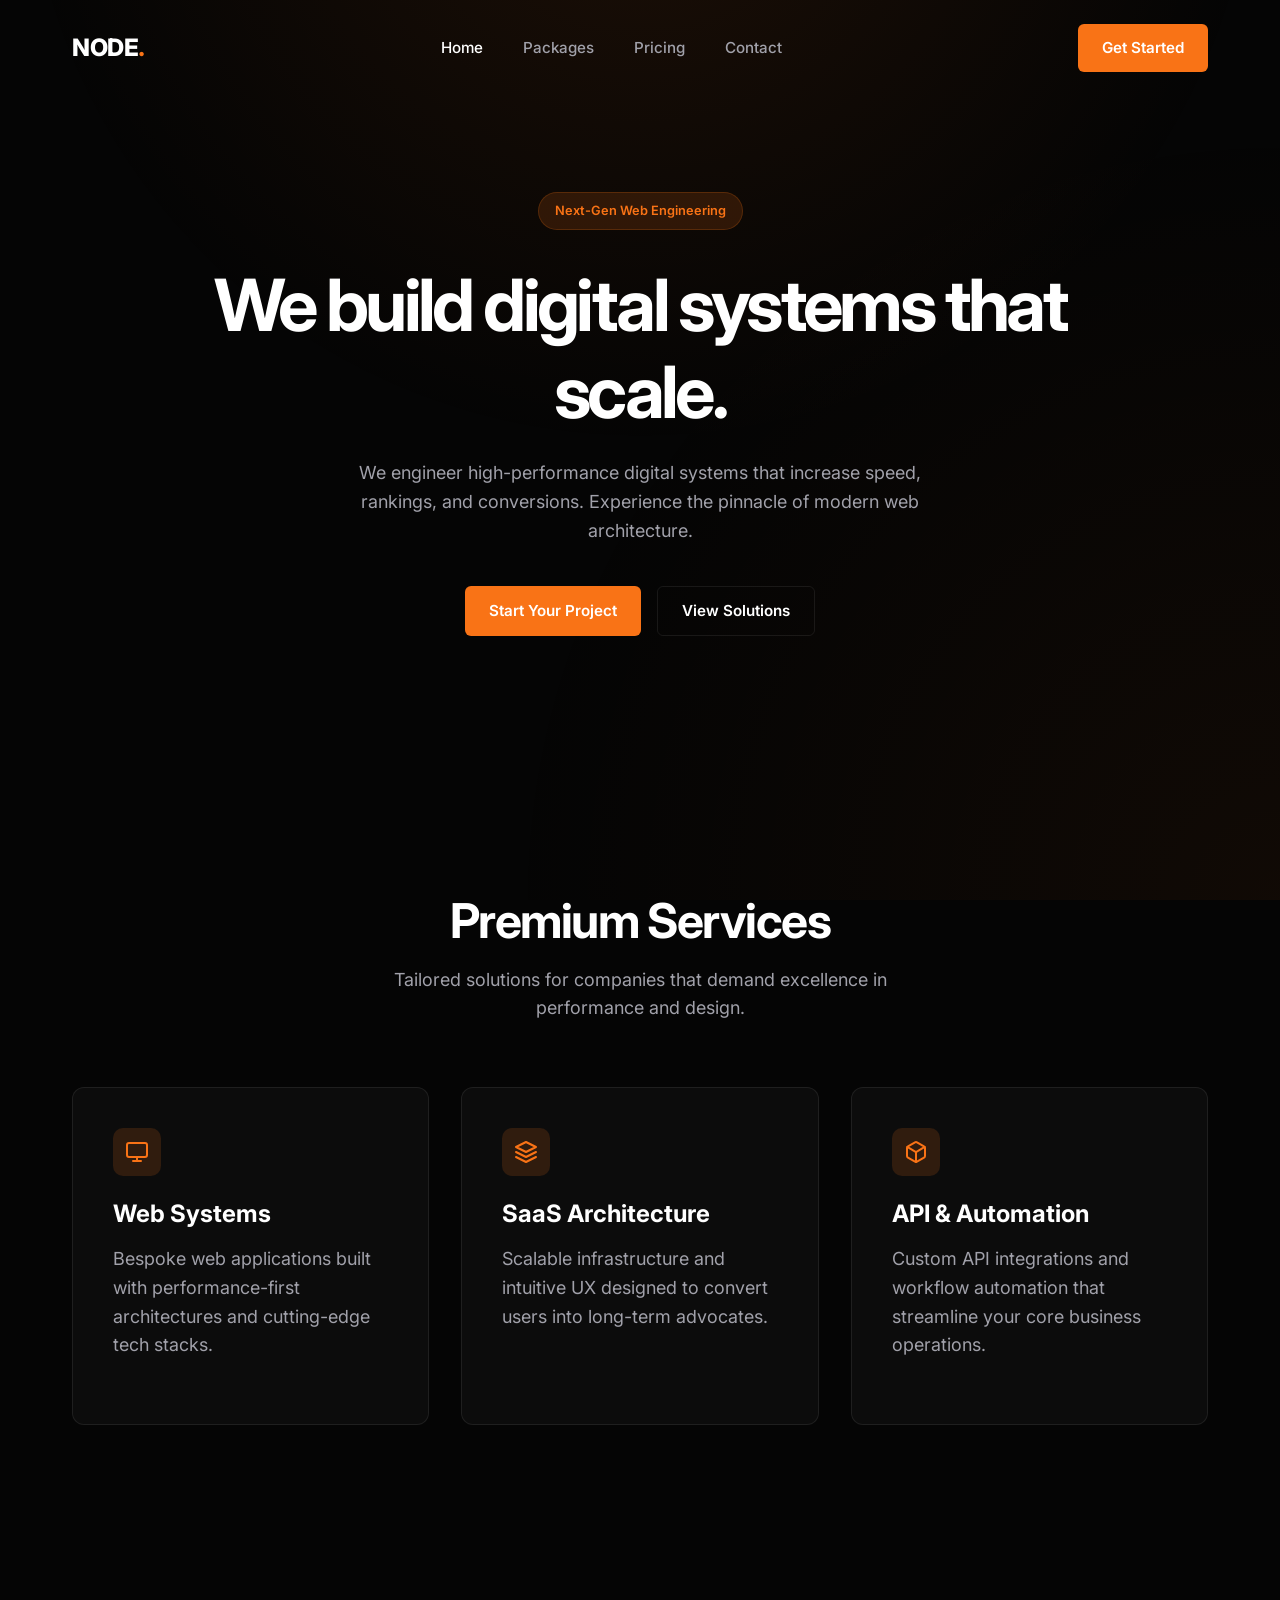
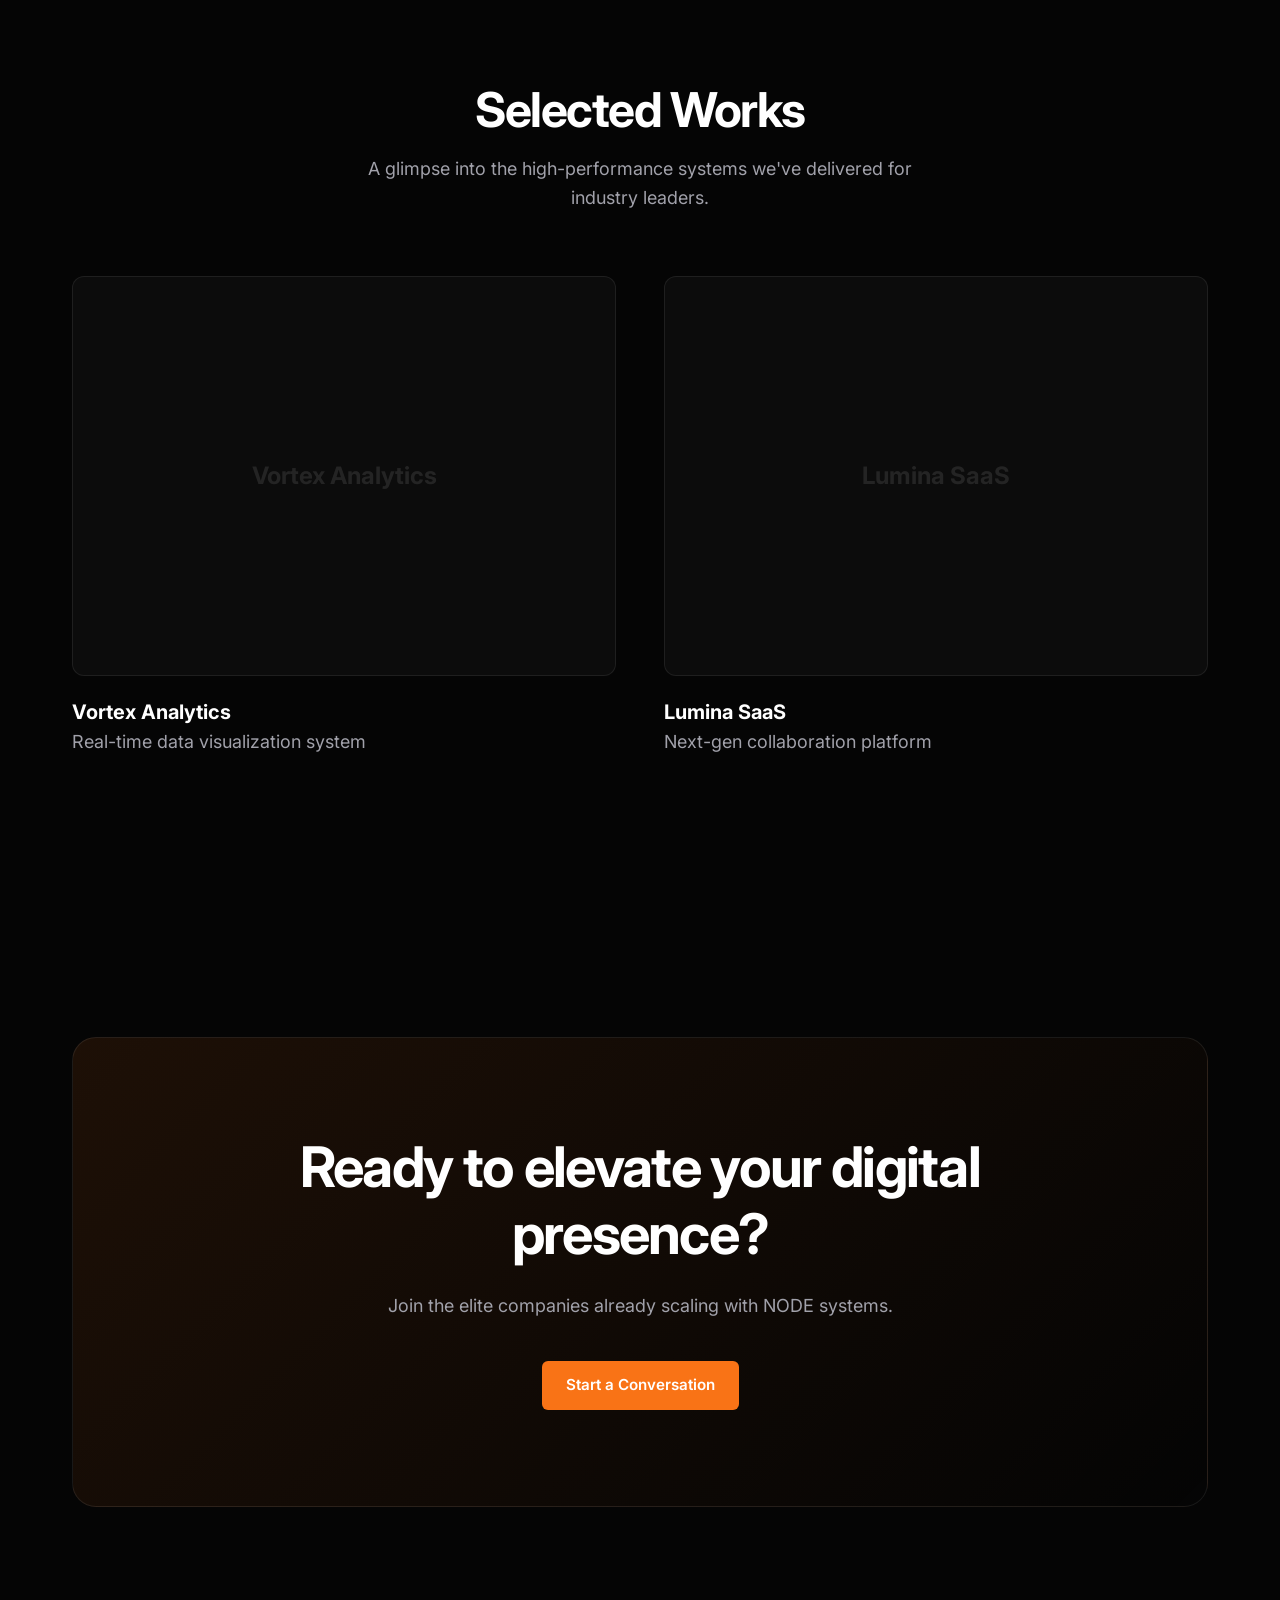
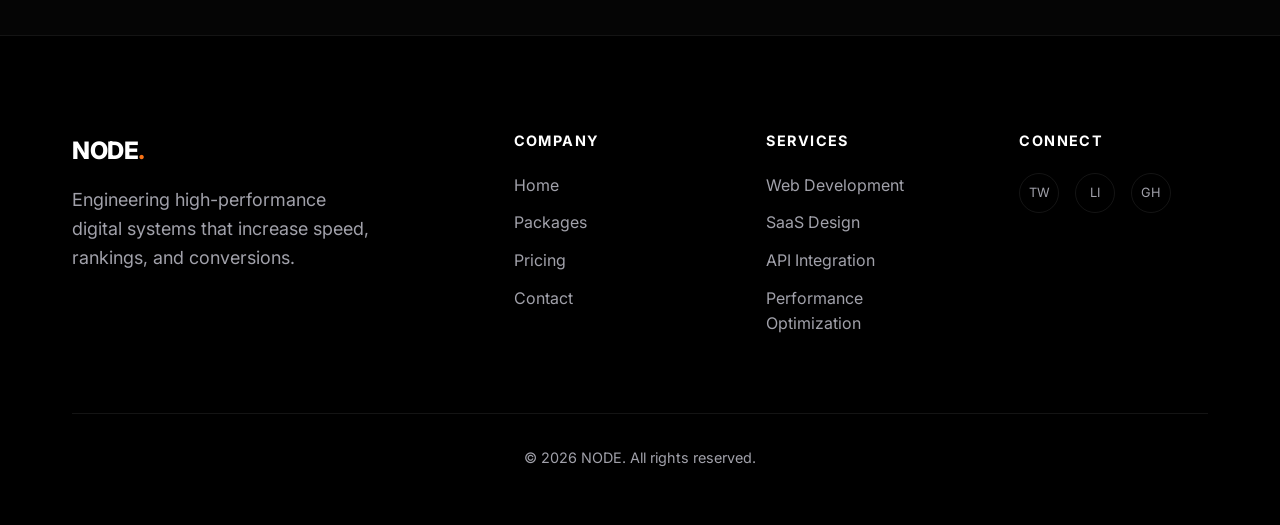
==== index.html @ 4cddd6b4 "Initial commit: Complete NODE Agency website" ====
<!DOCTYPE html>
<html lang="en">
<head>
    <meta charset="UTF-8">
    <meta name="viewport" content="width=device-width, initial-scale=1.0">
    <title>NODE | Premium Web Engineering</title>
    <link rel="stylesheet" href="style.css">
    <link rel="preconnect" href="https://fonts.googleapis.com">
    <link rel="preconnect" href="https://fonts.gstatic.com" crossorigin>
    <link href="https://fonts.googleapis.com/css2?family=Inter:wght@300;400;500;600;700;800&display=swap" rel="stylesheet">
</head>
<body class="dark-theme">
    <nav class="navbar" id="navbar">
        <div class="container">
            <a href="index.html" class="logo">NODE<span>.</span></a>
            <ul class="nav-links">
                <li><a href="index.html" class="active">Home</a></li>
                <li><a href="packages.html">Packages</a></li>
                <li><a href="prices.html">Pricing</a></li>
                <li><a href="contact.html">Contact</a></li>
            </ul>
            <div class="nav-cta">
                <a href="contact.html" class="btn btn-primary">Get Started</a>
            </div>
            <button class="mobile-toggle" aria-label="Toggle menu">
                <span></span>
                <span></span>
            </button>
        </div>
    </nav>

    <main>
        <section class="hero">
            <div class="container">
                <div class="reveal">
                    <span class="badge">Next-Gen Web Engineering</span>
                    <h1>We build digital systems that scale.</h1>
                    <p>We engineer high-performance digital systems that increase speed, rankings, and conversions. Experience the pinnacle of modern web architecture.</p>
                    <div class="hero-btns">
                        <a href="contact.html" class="btn btn-primary">Start Your Project</a>
                        <a href="packages.html" class="btn btn-outline">View Solutions</a>
                    </div>
                </div>
            </div>
        </section>

        <section class="section services">
            <div class="container">
                <div class="section-header reveal">
                    <h2>Premium Services</h2>
                    <p>Tailored solutions for companies that demand excellence in performance and design.</p>
                </div>
                <div class="grid">
                    <div class="card reveal" data-tilt>
                        <div class="card-icon">
                            <svg width="24" height="24" viewBox="0 0 24 24" fill="none" stroke="currentColor" stroke-width="2" stroke-linecap="round" stroke-linejoin="round"><rect x="2" y="3" width="20" height="14" rx="2" ry="2"></rect><line x1="8" y1="21" x2="16" y2="21"></line><line x1="12" y1="17" x2="12" y2="21"></line></svg>
                        </div>
                        <h3>Web Systems</h3>
                        <p>Bespoke web applications built with performance-first architectures and cutting-edge tech stacks.</p>
                    </div>
                    <div class="card reveal" data-tilt>
                        <div class="card-icon">
                            <svg width="24" height="24" viewBox="0 0 24 24" fill="none" stroke="currentColor" stroke-width="2" stroke-linecap="round" stroke-linejoin="round"><path d="M12 2L2 7l10 5 10-5-10-5z"></path><path d="M2 17l10 5 10-5"></path><path d="M2 12l10 5 10-5"></path></svg>
                        </div>
                        <h3>SaaS Architecture</h3>
                        <p>Scalable infrastructure and intuitive UX designed to convert users into long-term advocates.</p>
                    </div>
                    <div class="card reveal" data-tilt>
                        <div class="card-icon">
                            <svg width="24" height="24" viewBox="0 0 24 24" fill="none" stroke="currentColor" stroke-width="2" stroke-linecap="round" stroke-linejoin="round"><path d="M21 16V8a2 2 0 0 0-1-1.73l-7-4a2 2 0 0 0-2 0l-7 4A2 2 0 0 0 3 8v8a2 2 0 0 0 1 1.73l7 4a2 2 0 0 0 2 0l7-4A2 2 0 0 0 21 16z"></path><polyline points="3.27 6.96 12 12.01 20.73 6.96"></polyline><line x1="12" y1="22.08" x2="12" y2="12"></line></svg>
                        </div>
                        <h3>API & Automation</h3>
                        <p>Custom API integrations and workflow automation that streamline your core business operations.</p>
                    </div>
                </div>
            </div>
        </section>

        <section class="section projects">
            <div class="container">
                <div class="section-header reveal">
                    <h2>Selected Works</h2>
                    <p>A glimpse into the high-performance systems we've delivered for industry leaders.</p>
                </div>
                <div class="project-grid">
                    <div class="project-card reveal">
                        <div class="project-img">
                            <div class="img-placeholder">Vortex Analytics</div>
                        </div>
                        <div class="project-info">
                            <h3>Vortex Analytics</h3>
                            <p>Real-time data visualization system</p>
                        </div>
                    </div>
                    <div class="project-card reveal">
                        <div class="project-img">
                            <div class="img-placeholder">Lumina SaaS</div>
                        </div>
                        <div class="project-info">
                            <h3>Lumina SaaS</h3>
                            <p>Next-gen collaboration platform</p>
                        </div>
                    </div>
                </div>
            </div>
        </section>

        <section class="section cta">
            <div class="container">
                <div class="cta-box reveal">
                    <h2>Ready to elevate your digital presence?</h2>
                    <p>Join the elite companies already scaling with NODE systems.</p>
                    <a href="contact.html" class="btn btn-primary">Start a Conversation</a>
                </div>
            </div>
        </section>
    </main>

    <footer class="footer">
        <div class="container">
            <div class="footer-grid">
                <div class="footer-brand">
                    <a href="index.html" class="logo">NODE<span>.</span></a>
                    <p>Engineering high-performance digital systems that increase speed, rankings, and conversions.</p>
                </div>
                <div class="footer-links">
                    <h4>Company</h4>
                    <ul>
                        <li><a href="index.html">Home</a></li>
                        <li><a href="packages.html">Packages</a></li>
                        <li><a href="prices.html">Pricing</a></li>
                        <li><a href="contact.html">Contact</a></li>
                    </ul>
                </div>
                <div class="footer-links">
                    <h4>Services</h4>
                    <ul>
                        <li><a href="#">Web Development</a></li>
                        <li><a href="#">SaaS Design</a></li>
                        <li><a href="#">API Integration</a></li>
                        <li><a href="#">Performance Optimization</a></li>
                    </ul>
                </div>
                <div class="footer-contact">
                    <h4>Connect</h4>
                    <div class="social-links">
                        <a href="#" aria-label="Twitter">TW</a>
                        <a href="#" aria-label="LinkedIn">LI</a>
                        <a href="#" aria-label="GitHub">GH</a>
                    </div>
                </div>
            </div>
            <div class="footer-bottom">
                <p>&copy; 2026 NODE. All rights reserved.</p>
            </div>
        </div>
    </footer>

    <div class="bg-glow"></div>
    <script src="script.js"></script>
</body>
</html>
---- style.css ----
:root {
    --bg-color: #050505;
    --card-bg: rgba(255, 255, 255, 0.03);
    --card-border: rgba(255, 255, 255, 0.08);
    --text-primary: #ffffff;
    --text-secondary: #a1a1aa;
    --accent: #f97316;
    --accent-glow: rgba(249, 115, 22, 0.15);
    --nav-bg: rgba(5, 5, 5, 0.8);
    --transition: all 0.3s cubic-bezier(0.4, 0, 0.2, 1);
    --container-width: 1200px;
    --glass: blur(12px);
}

* {
    margin: 0;
    padding: 0;
    box-sizing: border-box;
}

html {
    scroll-behavior: smooth;
}

body {
    font-family: 'Inter', -apple-system, BlinkMacSystemFont, 'Segoe UI', Roboto, sans-serif;
    background-color: var(--bg-color);
    color: var(--text-primary);
    line-height: 1.6;
    overflow-x: hidden;
    -webkit-font-smoothing: antialiased;
}

.container {
    max-width: var(--container-width);
    margin: 0 auto;
    padding: 0 2rem;
}

/* Typography */
h1, h2, h3, h4 {
    font-weight: 700;
    line-height: 1.2;
    margin-bottom: 1rem;
}

h1 { font-size: 4.5rem; letter-spacing: -0.05em; }
h2 { font-size: 3rem; letter-spacing: -0.03em; }
h3 { font-size: 1.5rem; }

p {
    color: var(--text-secondary);
    font-size: 1.125rem;
    margin-bottom: 1.5rem;
}

/* Navbar */
.navbar {
    position: fixed;
    top: 0;
    left: 0;
    width: 100%;
    z-index: 1000;
    padding: 1.5rem 0;
    transition: var(--transition);
}

.navbar.scrolled {
    padding: 1rem 0;
    background: var(--nav-bg);
    backdrop-filter: var(--glass);
    border-bottom: 1px solid var(--card-border);
}

.navbar .container {
    display: flex;
    justify-content: space-between;
    align-items: center;
}

.logo {
    font-size: 1.5rem;
    font-weight: 800;
    color: var(--text-primary);
    text-decoration: none;
    letter-spacing: -0.02em;
}

.logo span {
    color: var(--accent);
}

.nav-links {
    display: flex;
    list-style: none;
    gap: 2.5rem;
}

.nav-links a {
    text-decoration: none;
    color: var(--text-secondary);
    font-weight: 500;
    font-size: 0.95rem;
    transition: var(--transition);
}

.nav-links a:hover,
.nav-links a.active {
    color: var(--text-primary);
}

.nav-cta {
    display: block;
}

/* Buttons */
.btn {
    display: inline-flex;
    align-items: center;
    padding: 0.75rem 1.5rem;
    border-radius: 6px;
    font-weight: 600;
    font-size: 0.95rem;
    text-decoration: none;
    transition: var(--transition);
    cursor: pointer;
    border: none;
}

.btn-primary {
    background-color: var(--accent);
    color: white;
}

.btn-primary:hover {
    background-color: #ea580c;
    transform: translateY(-2px);
    box-shadow: 0 10px 20px -10px var(--accent);
}

.btn-outline {
    background: transparent;
    border: 1px solid var(--card-border);
    color: var(--text-primary);
}

.btn-outline:hover {
    background: var(--card-bg);
    border-color: var(--text-secondary);
}

/* Hero Section */
.hero {
    padding: 12rem 0 8rem;
    text-align: center;
    position: relative;
}

.hero h1 {
    max-width: 900px;
    margin: 0 auto 1.5rem;
}

.hero p {
    max-width: 600px;
    margin: 0 auto 2.5rem;
}

.hero-btns {
    display: flex;
    justify-content: center;
    gap: 1rem;
}

/* Section Common */
.section {
    padding: 8rem 0;
}

.section-header {
    text-align: center;
    margin-bottom: 4rem;
}

.section-header h2 {
    margin-bottom: 1rem;
}

.section-header p {
    max-width: 600px;
    margin: 0 auto;
}

/* Cards */
.grid {
    display: grid;
    grid-template-columns: repeat(auto-fit, minmax(300px, 1fr));
    gap: 2rem;
}

.card {
    background: var(--card-bg);
    border: 1px solid var(--card-border);
    padding: 2.5rem;
    border-radius: 12px;
    transition: var(--transition);
    position: relative;
    overflow: hidden;
}

.card:hover {
    border-color: rgba(249, 115, 22, 0.4);
    background: rgba(255, 255, 255, 0.05);
    box-shadow: 0 0 30px rgba(249, 115, 22, 0.05);
}

/* Add a light sweep effect to cards on hover */
.card::after {
    content: "";
    position: absolute;
    top: -50%;
    left: -50%;
    width: 200%;
    height: 200%;
    background: linear-gradient(
        45deg,
        transparent 45%,
        rgba(255, 255, 255, 0.03) 50%,
        transparent 55%
    );
    transform: rotate(45deg);
    transition: 0.6s;
    pointer-events: none;
    opacity: 0;
}

.card:hover::after {
    opacity: 1;
    transform: rotate(45deg) translate(20%, 20%);
}

.card-icon {
    width: 48px;
    height: 48px;
    background: var(--accent-glow);
    border-radius: 10px;
    display: flex;
    align-items: center;
    justify-content: center;
    margin-bottom: 1.5rem;
    color: var(--accent);
}

/* Background Effects */
.bg-glow {
    position: fixed;
    top: 0;
    left: 0;
    width: 100%;
    height: 100%;
    pointer-events: none;
    z-index: -1;
    background: 
        radial-gradient(circle at 50% -20%, rgba(249, 115, 22, 0.1) 0%, transparent 50%),
        radial-gradient(circle at 100% 100%, rgba(249, 115, 22, 0.05) 0%, transparent 50%);
}

/* Footer */
.footer {
    background: #000;
    border-top: 1px solid var(--card-border);
    padding: 6rem 0 2rem;
}

.footer-grid {
    display: grid;
    grid-template-columns: 2fr 1fr 1fr 1fr;
    gap: 4rem;
    margin-bottom: 4rem;
}

.footer-brand p {
    max-width: 300px;
    margin-top: 1rem;
}

.footer-links h4,
.footer-contact h4 {
    font-size: 0.9rem;
    text-transform: uppercase;
    letter-spacing: 0.1em;
    margin-bottom: 1.5rem;
    color: var(--text-primary);
}

.footer-links ul {
    list-style: none;
}

.footer-links li {
    margin-bottom: 0.75rem;
}

.footer-links a {
    text-decoration: none;
    color: var(--text-secondary);
    transition: var(--transition);
}

.footer-links a:hover {
    color: var(--text-primary);
}

.social-links {
    display: flex;
    gap: 1rem;
}

.social-links a {
    width: 40px;
    height: 40px;
    border: 1px solid var(--card-border);
    display: flex;
    align-items: center;
    justify-content: center;
    border-radius: 50%;
    color: var(--text-secondary);
    text-decoration: none;
    font-size: 0.8rem;
    transition: var(--transition);
}

.social-links a:hover {
    border-color: var(--accent);
    color: var(--accent);
}

.footer-bottom {
    padding-top: 2rem;
    border-top: 1px solid var(--card-border);
    text-align: center;
}

.footer-bottom p {
    font-size: 0.9rem;
}

.badge {
    display: inline-block;
    padding: 0.5rem 1rem;
    background: var(--accent-glow);
    color: var(--accent);
    border-radius: 100px;
    font-size: 0.8rem;
    font-weight: 600;
    margin-bottom: 2rem;
    border: 1px solid rgba(249, 115, 22, 0.2);
}

/* Projects */
.project-grid {
    display: grid;
    grid-template-columns: repeat(2, 1fr);
    gap: 3rem;
}

.project-card {
    cursor: pointer;
}

.project-img {
    background: var(--card-bg);
    border: 1px solid var(--card-border);
    border-radius: 12px;
    height: 400px;
    margin-bottom: 1.5rem;
    overflow: hidden;
    display: flex;
    align-items: center;
    justify-content: center;
    transition: var(--transition);
}

.img-placeholder {
    font-size: 1.5rem;
    font-weight: 700;
    color: rgba(255, 255, 255, 0.1);
}

.project-card:hover .project-img {
    border-color: var(--accent);
    transform: scale(1.02);
}

.project-info h3 {
    font-size: 1.25rem;
    margin-bottom: 0.25rem;
}

/* CTA Section */
.cta-box {
    background: linear-gradient(135deg, rgba(249, 115, 22, 0.1) 0%, rgba(0, 0, 0, 0) 100%);
    border: 1px solid var(--card-border);
    padding: 6rem 4rem;
    border-radius: 24px;
    text-align: center;
}

.cta-box h2 {
    font-size: 3.5rem;
    max-width: 800px;
    margin: 0 auto 1.5rem;
}

.cta-box p {
    margin-bottom: 2.5rem;
}

/* Pricing */
.pricing-grid {
    align-items: stretch;
}

.pricing-plan {
    font-size: 1rem;
    font-weight: 700;
    text-transform: uppercase;
    letter-spacing: 0.1em;
    color: var(--text-secondary);
    margin-bottom: 1rem;
    display: flex;
    justify-content: space-between;
    align-items: center;
}

.pricing-plan span {
    font-size: 0.7rem;
    background: var(--accent);
    color: white;
    padding: 0.2rem 0.6rem;
    border-radius: 100px;
}

.pricing-price {
    font-size: 3rem;
    font-weight: 800;
    margin-bottom: 1rem;
    color: var(--text-primary);
}

.pricing-price span {
    font-size: 1rem;
    color: var(--text-secondary);
    font-weight: 400;
}

.pricing-features {
    list-style: none;
    margin: 2rem 0;
    padding-top: 2rem;
    border-top: 1px solid var(--card-border);
}

.pricing-features li {
    margin-bottom: 1rem;
    font-size: 0.95rem;
    color: var(--text-secondary);
    display: flex;
    align-items: center;
    gap: 0.75rem;
}

.pricing-features li::before {
    content: "→";
    color: var(--accent);
    font-weight: 700;
}

.card.featured {
    border-color: var(--accent);
    background: rgba(249, 115, 22, 0.05);
    transform: scale(1.05);
}

/* Comparison Table */
.comparison-table-wrapper {
    overflow-x: auto;
    background: var(--card-bg);
    border: 1px solid var(--card-border);
    border-radius: 16px;
}

.comparison-table {
    width: 100%;
    border-collapse: collapse;
    text-align: left;
}

.comparison-table th,
.comparison-table td {
    padding: 1.5rem 2rem;
    border-bottom: 1px solid var(--card-border);
}

.comparison-table th {
    font-weight: 700;
    color: var(--text-primary);
    background: rgba(255, 255, 255, 0.02);
}

.comparison-table td {
    color: var(--text-secondary);
}

.comparison-table tr:last-child td {
    border-bottom: none;
}

/* Packages */
.package-sections {
    display: flex;
    flex-direction: column;
    gap: 8rem;
    margin-top: 4rem;
}

.package-item {
    display: grid;
    grid-template-columns: 1fr 1fr;
    gap: 4rem;
    align-items: center;
}

.package-item.reverse {
    direction: rtl;
}

.package-item.reverse .package-content {
    direction: ltr;
}

.package-tag {
    color: var(--accent);
    font-size: 0.9rem;
    font-weight: 700;
    text-transform: uppercase;
    letter-spacing: 0.2em;
    margin-bottom: 1rem;
    display: block;
}

.package-list {
    list-style: none;
    margin-top: 2rem;
}

.package-list li {
    margin-bottom: 1rem;
    display: flex;
    align-items: center;
    gap: 0.75rem;
    color: var(--text-secondary);
}

.package-list li::before {
    content: "";
    width: 6px;
    height: 6px;
    background: var(--accent);
    border-radius: 50%;
}

.package-visual {
    background: var(--card-bg);
    border: 1px solid var(--card-border);
    border-radius: 20px;
    padding: 3rem;
    position: relative;
    overflow: hidden;
}

.code-block {
    font-family: 'Fira Code', monospace;
    font-size: 0.9rem;
    color: var(--accent);
    line-height: 1.8;
}

.code-block pre {
    white-space: pre-wrap;
}

/* Contact */
.contact-grid {
    display: grid;
    grid-template-columns: 1fr 1fr;
    gap: 6rem;
    align-items: start;
}

.contact-methods {
    margin: 3rem 0;
    display: grid;
    gap: 2rem;
}

.contact-method h3 {
    font-size: 1rem;
    margin-bottom: 0.5rem;
}

.trust-note {
    padding: 1.5rem;
    background: var(--card-bg);
    border: 1px solid var(--card-border);
    border-radius: 12px;
    display: inline-block;
}

.trust-note p {
    margin-bottom: 0;
    font-size: 0.9rem;
    color: var(--text-primary);
}

.contact-form {
    background: var(--card-bg);
    border: 1px solid var(--card-border);
    padding: 3rem;
    border-radius: 20px;
}

.form-group {
    margin-bottom: 1.5rem;
}

.form-group label {
    display: block;
    font-size: 0.9rem;
    font-weight: 600;
    margin-bottom: 0.5rem;
    color: var(--text-primary);
}

.form-group input,
.form-group select,
.form-group textarea {
    width: 100%;
    padding: 0.75rem 1rem;
    background: rgba(255, 255, 255, 0.05);
    border: 1px solid var(--card-border);
    border-radius: 6px;
    color: var(--text-primary);
    font-family: inherit;
    font-size: 1rem;
    transition: var(--transition);
}

.form-group input:focus,
.form-group select:focus,
.form-group textarea:focus {
    outline: none;
    border-color: var(--accent);
    background: rgba(255, 255, 255, 0.08);
}

.btn-block {
    width: 100%;
    justify-content: center;
}

@media (max-width: 992px) {
    .contact-grid { grid-template-columns: 1fr; gap: 4rem; }
}

/* Mobile Toggle */
.mobile-toggle {
    display: none;
    flex-direction: column;
    justify-content: center;
    gap: 6px;
    background: none;
    border: none;
    cursor: pointer;
    z-index: 1001;
    width: 30px;
    height: 30px;
}

.mobile-toggle span {
    display: block;
    width: 25px;
    height: 2px;
    background: var(--text-primary);
    transition: var(--transition);
}

.mobile-toggle.active span:nth-child(1) {
    transform: translateY(4px) rotate(45deg);
}

.mobile-toggle.active span:nth-child(2) {
    transform: translateY(-4px) rotate(-45deg);
}
@media (max-width: 768px) {
    .nav-links.active {
        display: flex !important;
        flex-direction: column;
        position: fixed;
        top: 0;
        left: 0;
        width: 100%;
        height: 100vh;
        background: #000;
        padding: 6rem 2rem;
        z-index: 999;
        gap: 2rem;
        text-align: center;
    }
    
    .nav-links.active a {
        font-size: 1.5rem;
    }
}

/* Responsive */
@media (max-width: 1024px) {
    h1 { font-size: 3.5rem; }
    h2 { font-size: 2.5rem; }
    .footer-grid { grid-template-columns: 1fr 1fr; gap: 3rem; }
}

@media (max-width: 768px) {
    .nav-links, .nav-cta {
        display: none;
    }
    
    .mobile-toggle {
        display: flex;
    }
    
    .hero h1 { font-size: 2.75rem; }
    .section { padding: 4rem 0; }
    
    .footer-grid { grid-template-columns: 1fr; }
}

/* Animations */
.reveal {
    opacity: 0;
    transform: translateY(30px);
    transition: opacity 0.8s ease-out, transform 0.8s ease-out;
}

.reveal.active {
    opacity: 1;
    transform: translateY(0);
}

/* Tilt effect placeholder */
[data-tilt] {
    transform-style: preserve-3d;
}
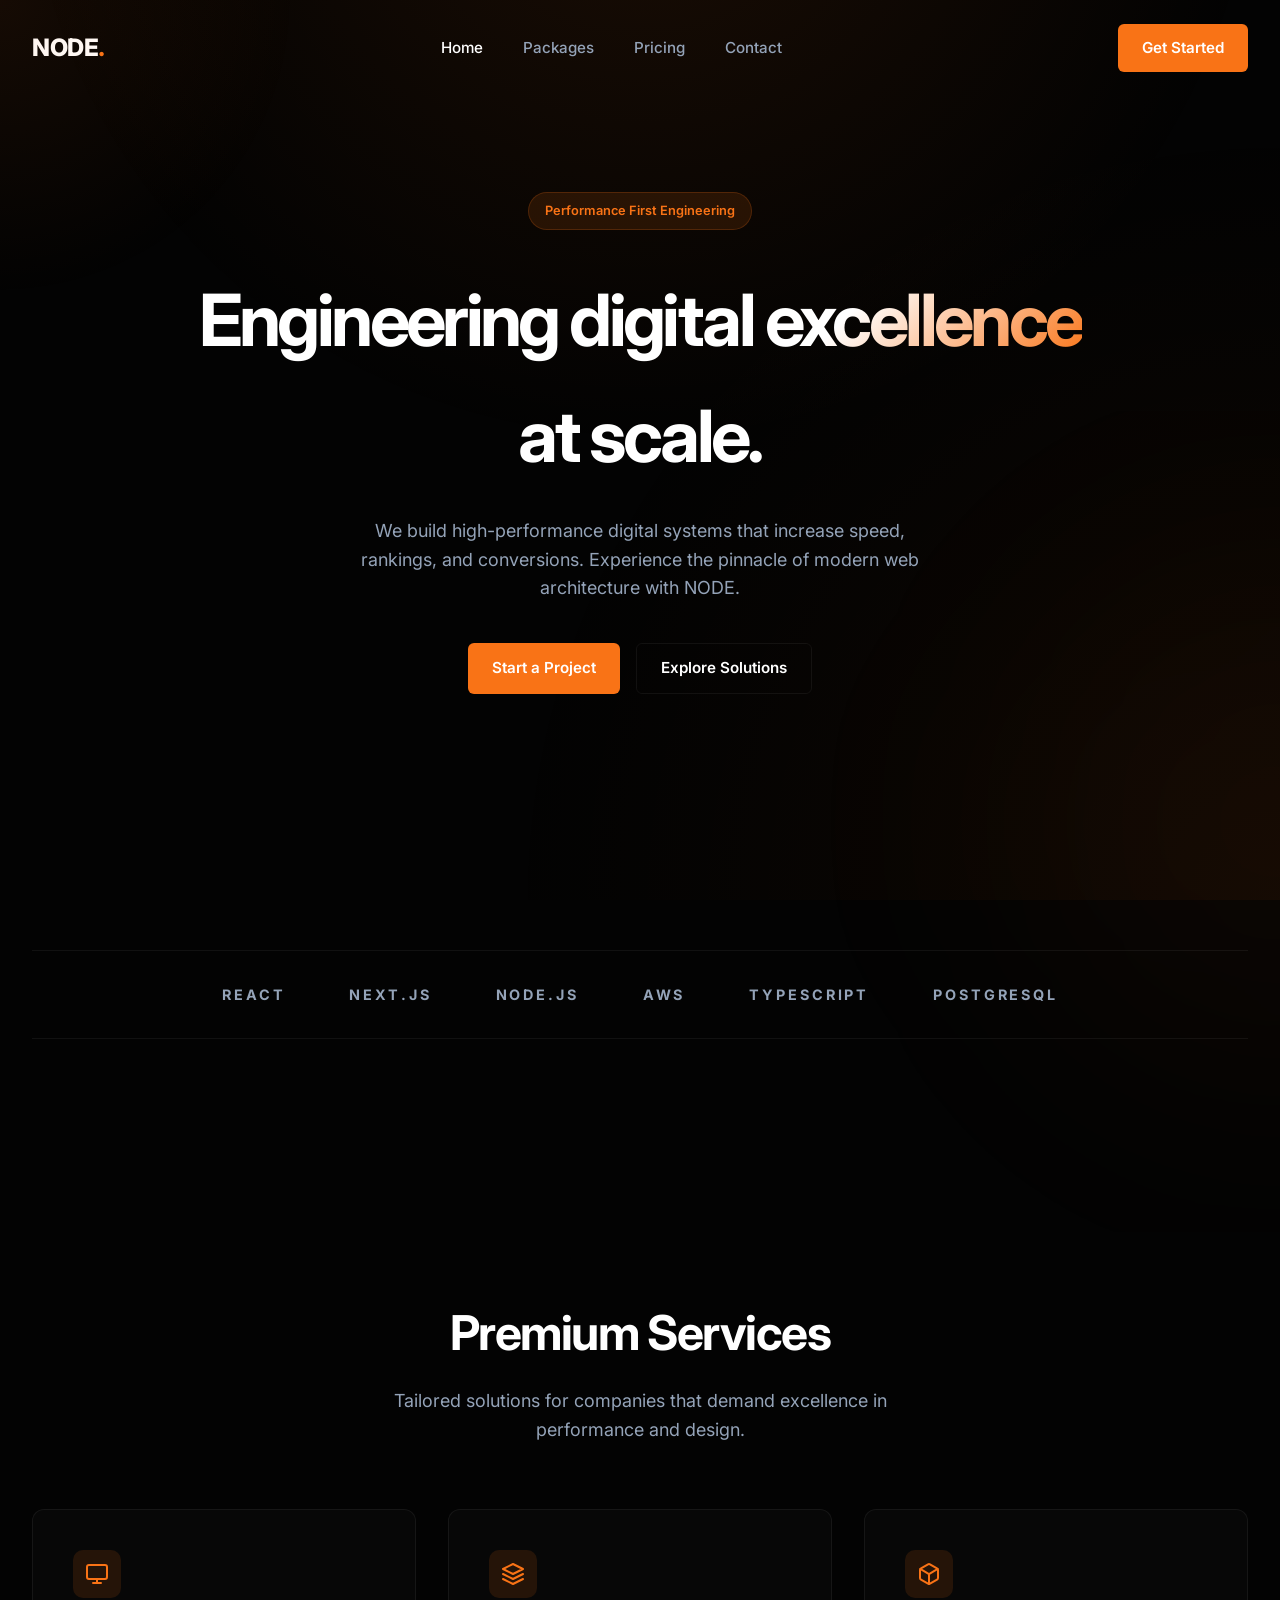
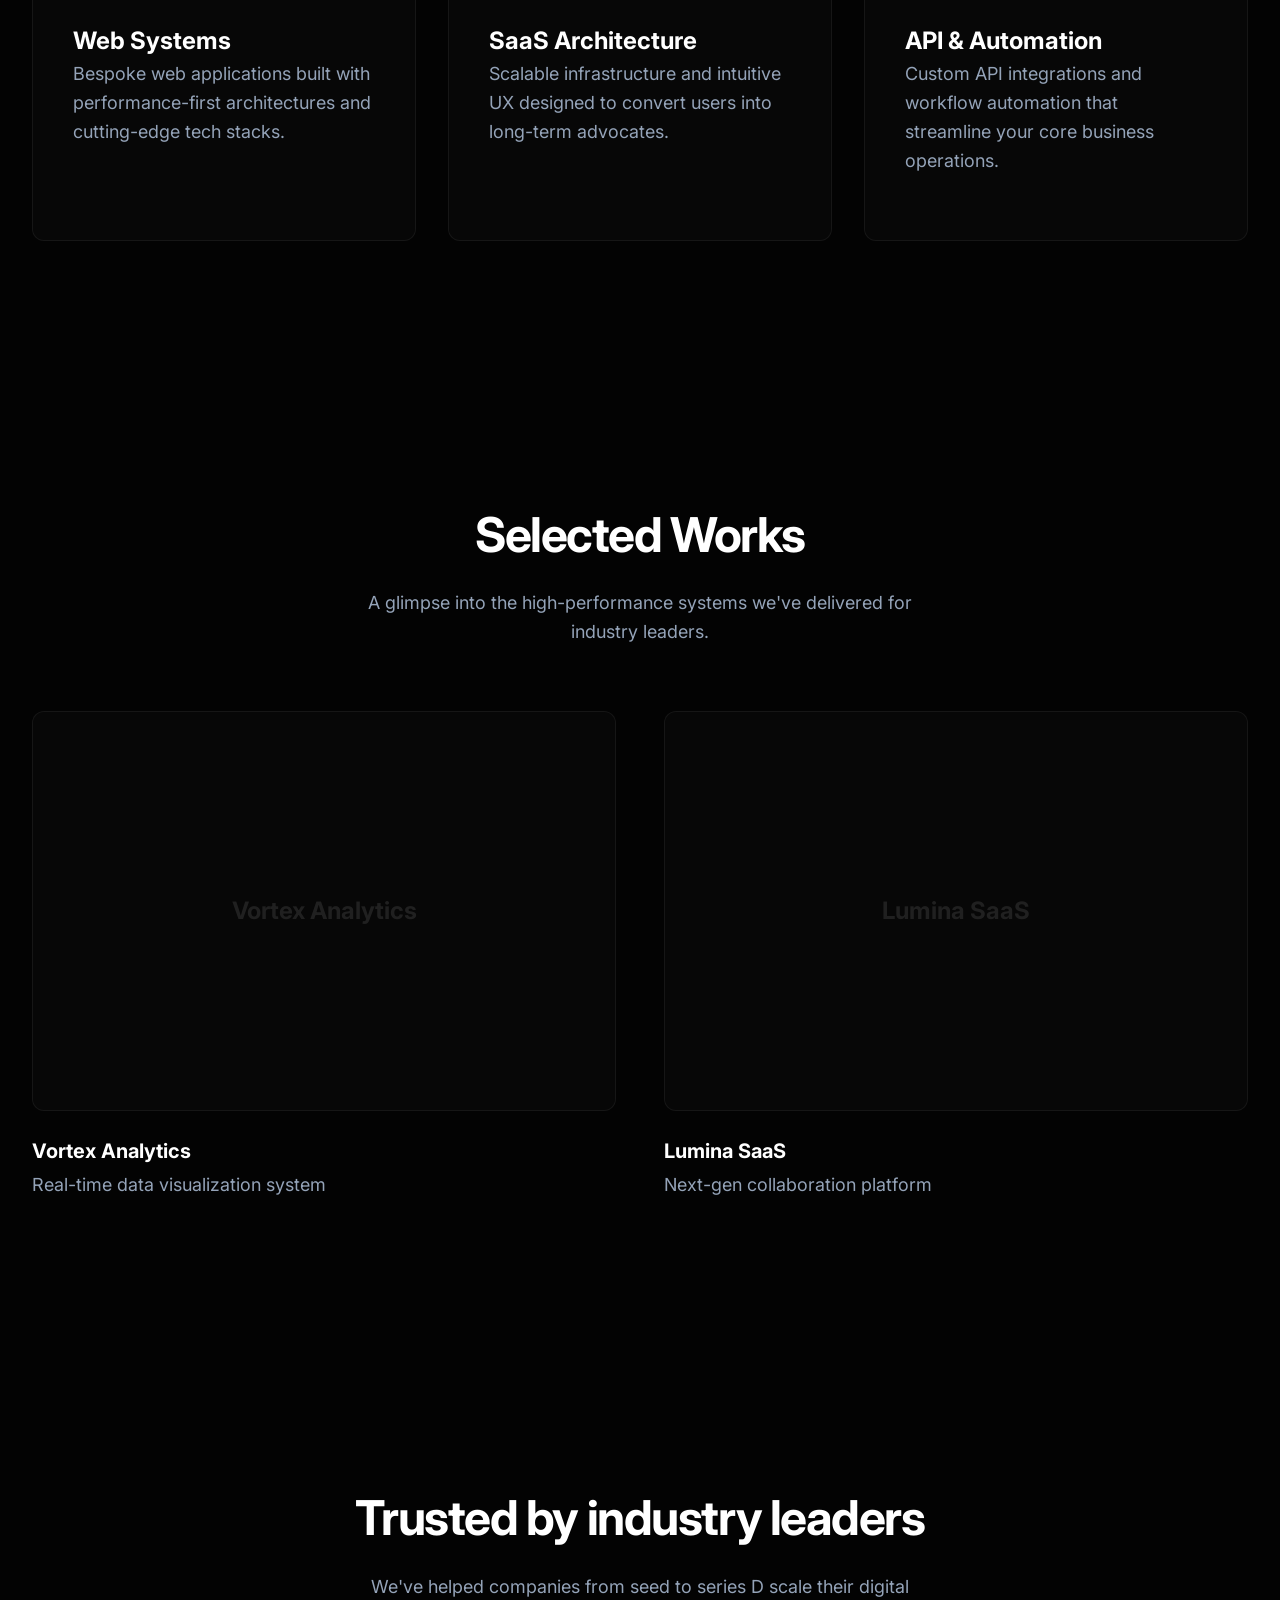
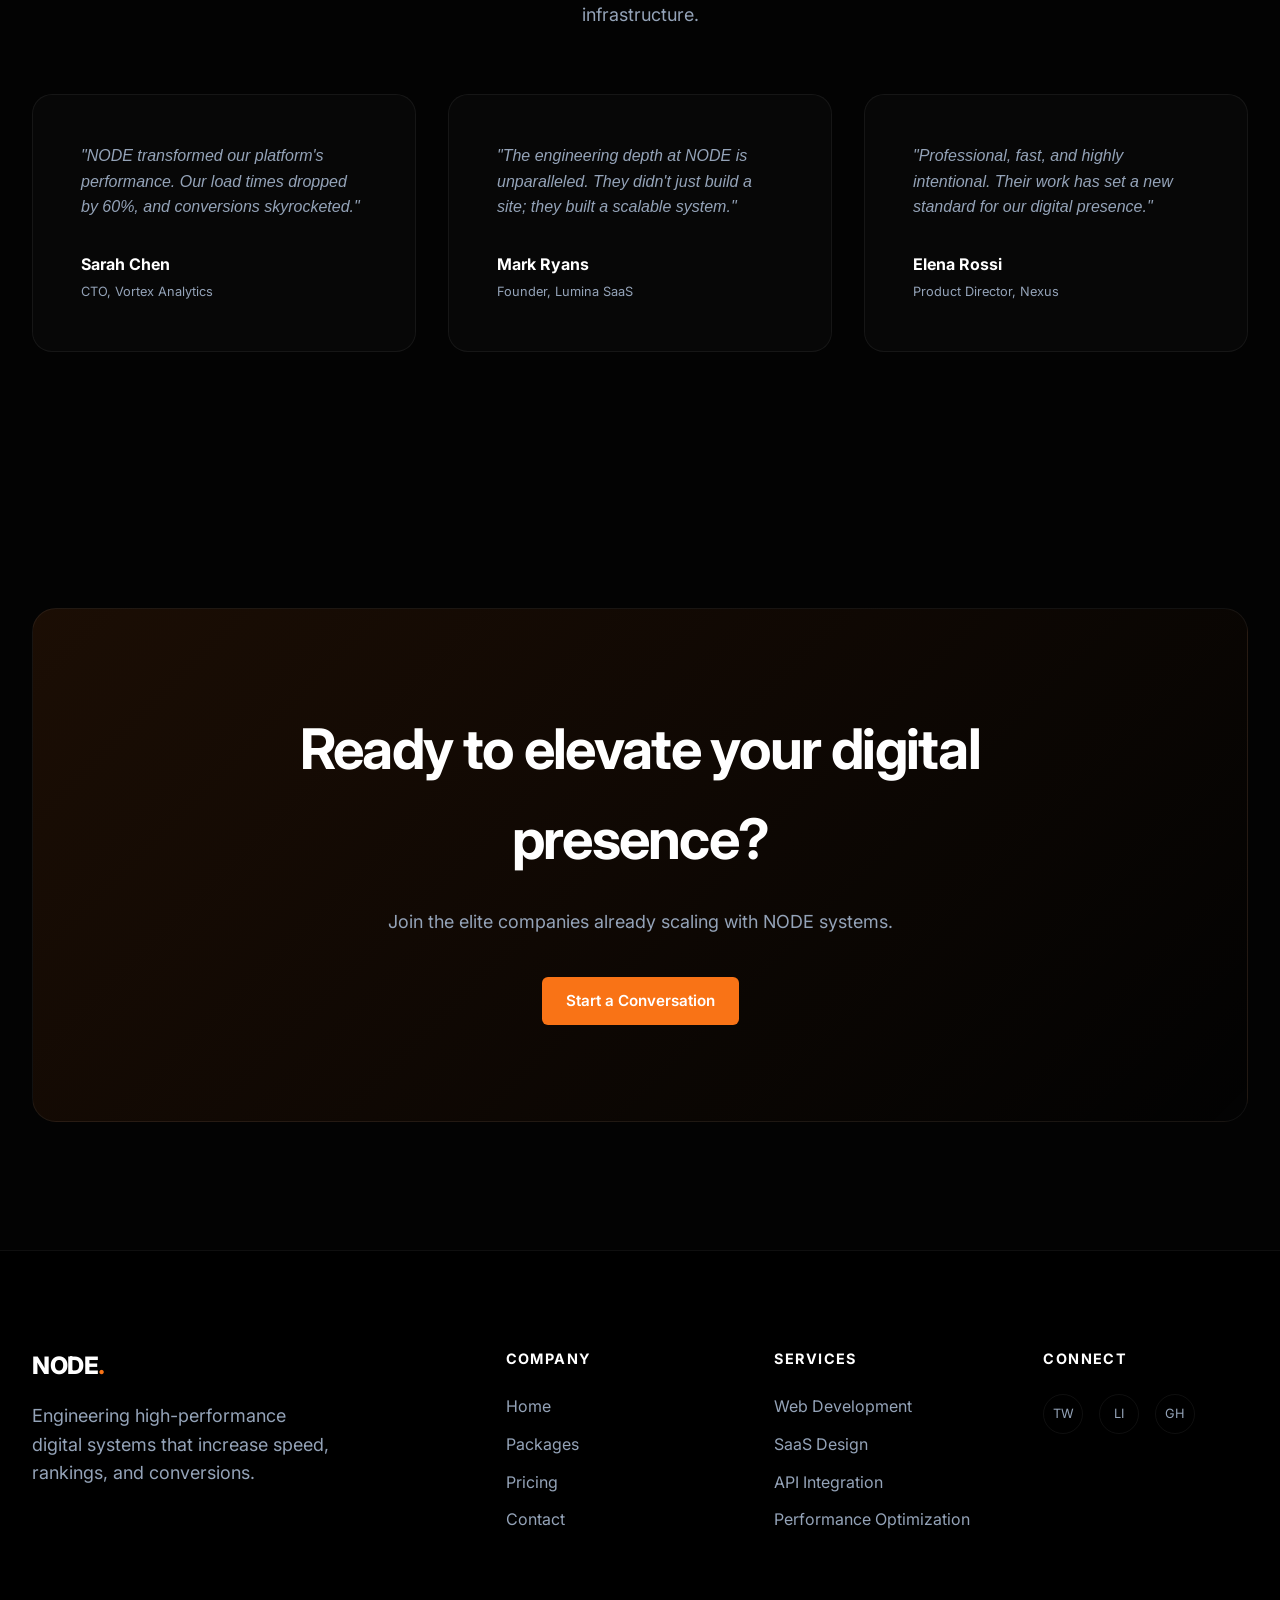
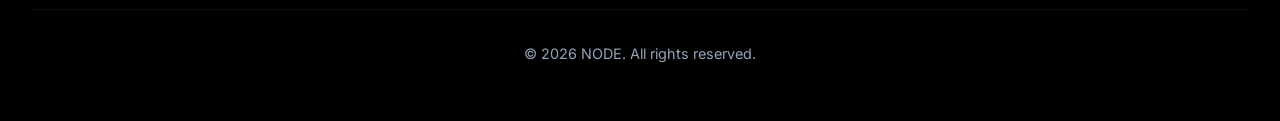
==== commit 42c6b385: "Enhanced UI/UX: Custom cursor glow, text gradients, and new trust sections" ====
--- a/index.html
+++ b/index.html
@@ -30,16 +30,33 @@
     </nav>
 
     <main>
+        <div class="cursor-glow"></div>
         <section class="hero">
             <div class="container">
                 <div class="reveal">
-                    <span class="badge">Next-Gen Web Engineering</span>
-                    <h1>We build digital systems that scale.</h1>
-                    <p>We engineer high-performance digital systems that increase speed, rankings, and conversions. Experience the pinnacle of modern web architecture.</p>
+                    <span class="badge">Performance First Engineering</span>
+                    <h1>Engineering digital <span class="text-gradient">excellence</span> at scale.</h1>
+                    <p>We build high-performance digital systems that increase speed, rankings, and conversions. Experience the pinnacle of modern web architecture with NODE.</p>
                     <div class="hero-btns">
-                        <a href="contact.html" class="btn btn-primary">Start Your Project</a>
-                        <a href="packages.html" class="btn btn-outline">View Solutions</a>
-                    </div>
+                        <a href="contact.html" class="btn btn-primary">Start a Project</a>
+                        <a href="packages.html" class="btn btn-outline">Explore Solutions</a>
+                    </div>
+                </div>
+            </div>
+            <div class="hero-visual reveal">
+                <div class="glow-sphere"></div>
+            </div>
+        </section>
+
+        <section class="section tech-stack">
+            <div class="container">
+                <div class="tech-grid reveal">
+                    <div class="tech-item">React</div>
+                    <div class="tech-item">Next.js</div>
+                    <div class="tech-item">Node.js</div>
+                    <div class="tech-item">AWS</div>
+                    <div class="tech-item">TypeScript</div>
+                    <div class="tech-item">PostgreSQL</div>
                 </div>
             </div>
         </section>
@@ -99,6 +116,44 @@
                         <div class="project-info">
                             <h3>Lumina SaaS</h3>
                             <p>Next-gen collaboration platform</p>
+                        </div>
+                    </div>
+                </div>
+            </div>
+        </section>
+
+        <section class="section testimonials">
+            <div class="container">
+                <div class="section-header reveal">
+                    <h2>Trusted by industry leaders</h2>
+                    <p>We've helped companies from seed to series D scale their digital infrastructure.</p>
+                </div>
+                <div class="testimonials-grid">
+                    <div class="testimonial-card reveal">
+                        <p>"NODE transformed our platform's performance. Our load times dropped by 60%, and conversions skyrocketed."</p>
+                        <div class="testimonial-author">
+                            <div class="author-info">
+                                <h4>Sarah Chen</h4>
+                                <span>CTO, Vortex Analytics</span>
+                            </div>
+                        </div>
+                    </div>
+                    <div class="testimonial-card reveal">
+                        <p>"The engineering depth at NODE is unparalleled. They didn't just build a site; they built a scalable system."</p>
+                        <div class="testimonial-author">
+                            <div class="author-info">
+                                <h4>Mark Ryans</h4>
+                                <span>Founder, Lumina SaaS</span>
+                            </div>
+                        </div>
+                    </div>
+                    <div class="testimonial-card reveal">
+                        <p>"Professional, fast, and highly intentional. Their work has set a new standard for our digital presence."</p>
+                        <div class="testimonial-author">
+                            <div class="author-info">
+                                <h4>Elena Rossi</h4>
+                                <span>Product Director, Nexus</span>
+                            </div>
                         </div>
                     </div>
                 </div>
--- a/style.css
+++ b/style.css
@@ -1,15 +1,48 @@
 :root {
-    --bg-color: #050505;
-    --card-bg: rgba(255, 255, 255, 0.03);
-    --card-border: rgba(255, 255, 255, 0.08);
+    --bg-color: #030303;
+    --card-bg: rgba(255, 255, 255, 0.02);
+    --card-border: rgba(255, 255, 255, 0.06);
     --text-primary: #ffffff;
-    --text-secondary: #a1a1aa;
+    --text-secondary: #94a3b8;
     --accent: #f97316;
-    --accent-glow: rgba(249, 115, 22, 0.15);
-    --nav-bg: rgba(5, 5, 5, 0.8);
-    --transition: all 0.3s cubic-bezier(0.4, 0, 0.2, 1);
-    --container-width: 1200px;
-    --glass: blur(12px);
+    --accent-rgb: 249, 115, 22;
+    --accent-glow: rgba(249, 115, 22, 0.12);
+    --nav-bg: rgba(3, 3, 3, 0.7);
+    --transition: all 0.4s cubic-bezier(0.23, 1, 0.32, 1);
+    --container-width: 1300px;
+    --glass: blur(20px) saturate(180%);
+}
+
+/* Custom Scrollbar */
+::-webkit-scrollbar {
+    width: 8px;
+}
+
+::-webkit-scrollbar-track {
+    background: var(--bg-color);
+}
+
+::-webkit-scrollbar-thumb {
+    background: #222;
+    border-radius: 10px;
+}
+
+::-webkit-scrollbar-thumb:hover {
+    background: #333;
+}
+
+/* Custom Cursor Glow */
+.cursor-glow {
+    width: 600px;
+    height: 600px;
+    background: radial-gradient(circle, rgba(var(--accent-rgb), 0.08) 0%, transparent 70%);
+    position: fixed;
+    top: 0;
+    left: 0;
+    pointer-events: none;
+    z-index: 9999;
+    transform: translate(-50%, -50%);
+    transition: transform 0.1s ease-out;
 }
 
 * {
@@ -37,11 +70,95 @@
     padding: 0 2rem;
 }
 
-/* Typography */
-h1, h2, h3, h4 {
+.text-gradient {
+    background: linear-gradient(135deg, #fff 30%, var(--accent) 100%);
+    -webkit-background-clip: text;
+    -webkit-text-fill-color: transparent;
+}
+
+.hero-visual {
+    position: absolute;
+    top: 50%;
+    left: 50%;
+    transform: translate(-50%, -50%);
+    width: 100%;
+    height: 100%;
+    z-index: -1;
+    overflow: hidden;
+}
+
+.glow-sphere {
+    position: absolute;
+    top: 50%;
+    left: 50%;
+    transform: translate(-50%, -50%);
+    width: 800px;
+    height: 800px;
+    background: radial-gradient(circle, rgba(var(--accent-rgb), 0.05) 0%, transparent 70%);
+    filter: blur(100px);
+    animation: pulse 8s infinite alternate;
+}
+
+@keyframes pulse {
+    0% { transform: translate(-50%, -50%) scale(1); opacity: 0.5; }
+    100% { transform: translate(-50%, -50%) scale(1.2); opacity: 0.8; }
+}
+
+/* Tech Stack */
+.tech-grid {
+    display: flex;
+    justify-content: center;
+    flex-wrap: wrap;
+    gap: 4rem;
+    padding: 2rem 0;
+    border-top: 1px solid var(--card-border);
+    border-bottom: 1px solid var(--card-border);
+    opacity: 0.5;
+}
+
+.tech-item {
+    font-size: 0.9rem;
     font-weight: 700;
-    line-height: 1.2;
-    margin-bottom: 1rem;
+    text-transform: uppercase;
+    letter-spacing: 0.2em;
+    color: var(--text-secondary);
+}
+
+/* Testimonials */
+.testimonials-grid {
+    display: grid;
+    grid-template-columns: repeat(3, 1fr);
+    gap: 2rem;
+}
+
+.testimonial-card {
+    background: var(--card-bg);
+    border: 1px solid var(--card-border);
+    padding: 3rem;
+    border-radius: 20px;
+    position: relative;
+}
+
+.testimonial-card p {
+    font-style: italic;
+    font-size: 1rem;
+    margin-bottom: 2rem;
+}
+
+.testimonial-author {
+    display: flex;
+    align-items: center;
+    gap: 1rem;
+}
+
+.author-info h4 {
+    font-size: 1rem;
+    margin-bottom: 0;
+}
+
+.author-info span {
+    font-size: 0.8rem;
+    color: var(--text-secondary);
 }
 
 h1 { font-size: 4.5rem; letter-spacing: -0.05em; }
@@ -723,11 +840,11 @@
     }
 }
 
-/* Responsive */
 @media (max-width: 1024px) {
     h1 { font-size: 3.5rem; }
     h2 { font-size: 2.5rem; }
     .footer-grid { grid-template-columns: 1fr 1fr; gap: 3rem; }
+    .testimonials-grid { grid-template-columns: 1fr 1fr; }
 }
 
 @media (max-width: 768px) {
@@ -743,6 +860,8 @@
     .section { padding: 4rem 0; }
     
     .footer-grid { grid-template-columns: 1fr; }
+    .testimonials-grid { grid-template-columns: 1fr; }
+    .tech-grid { gap: 2rem; }
 }
 
 /* Animations */
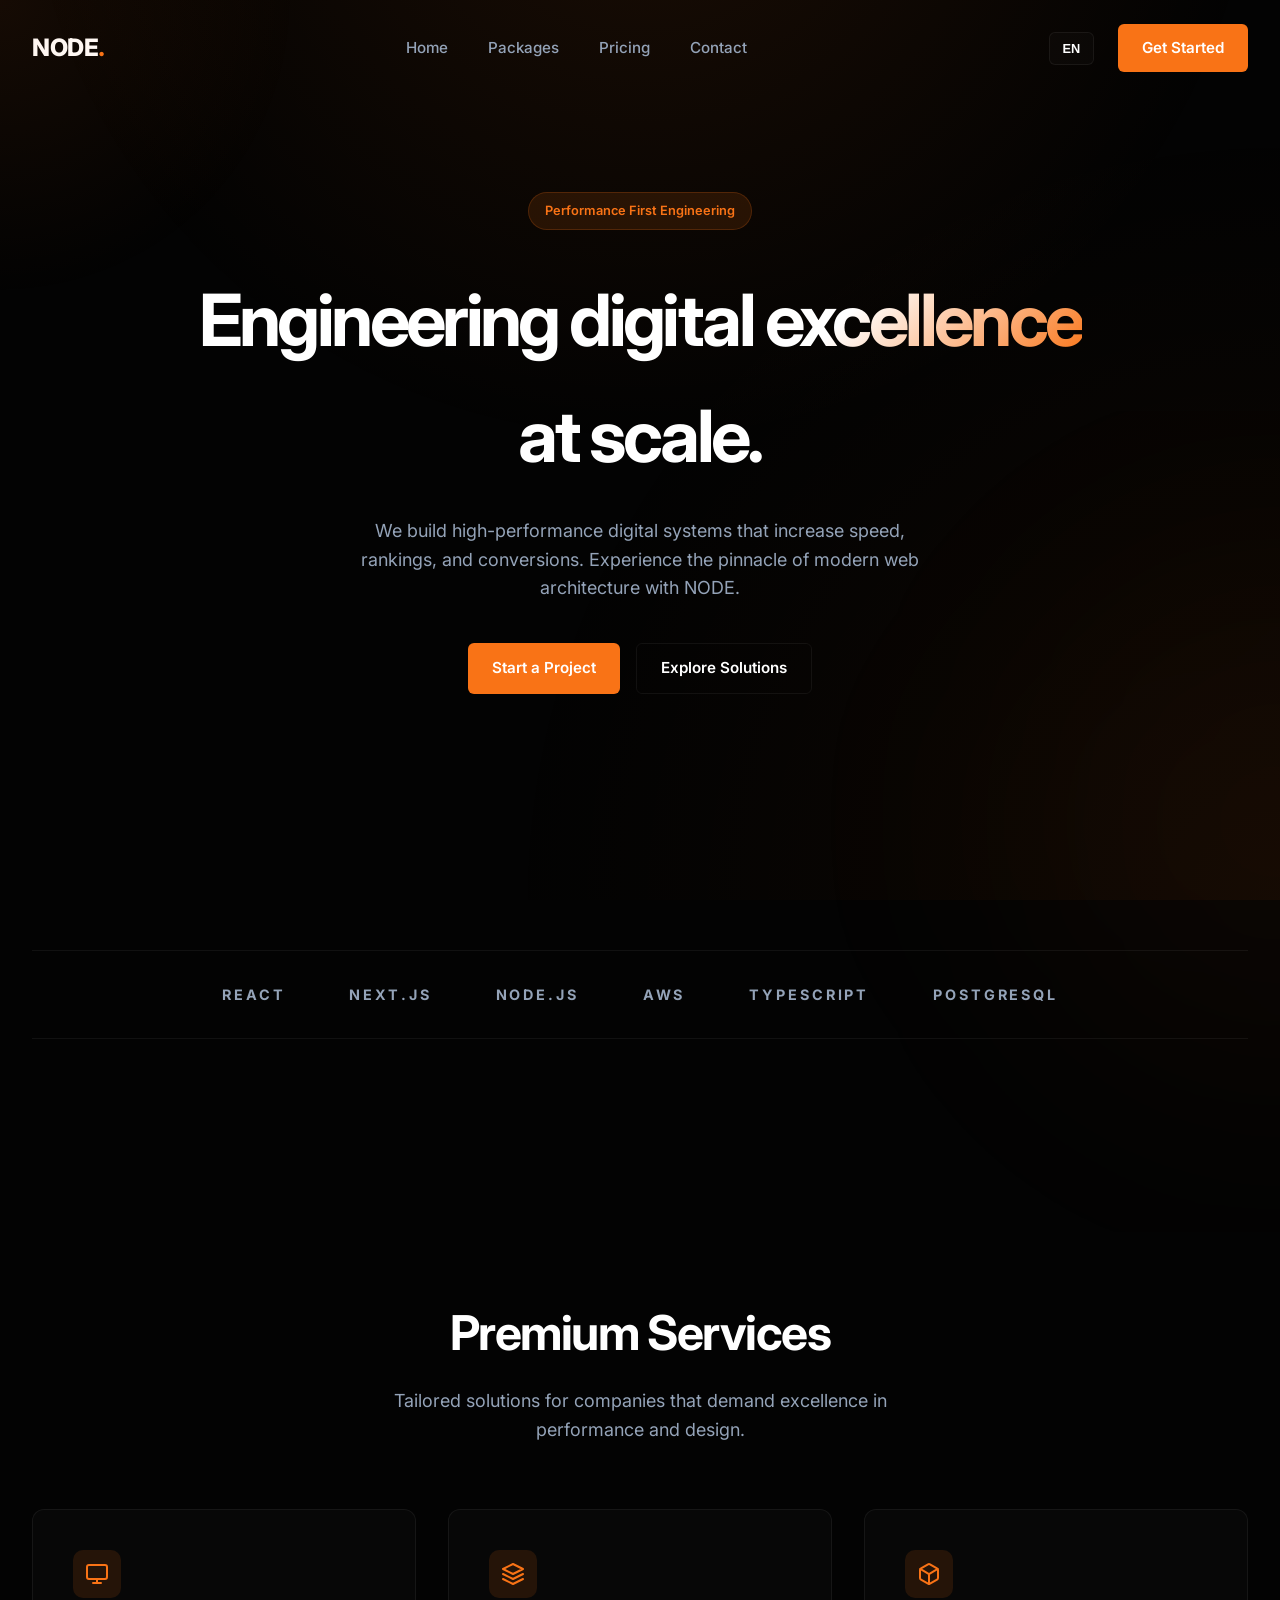
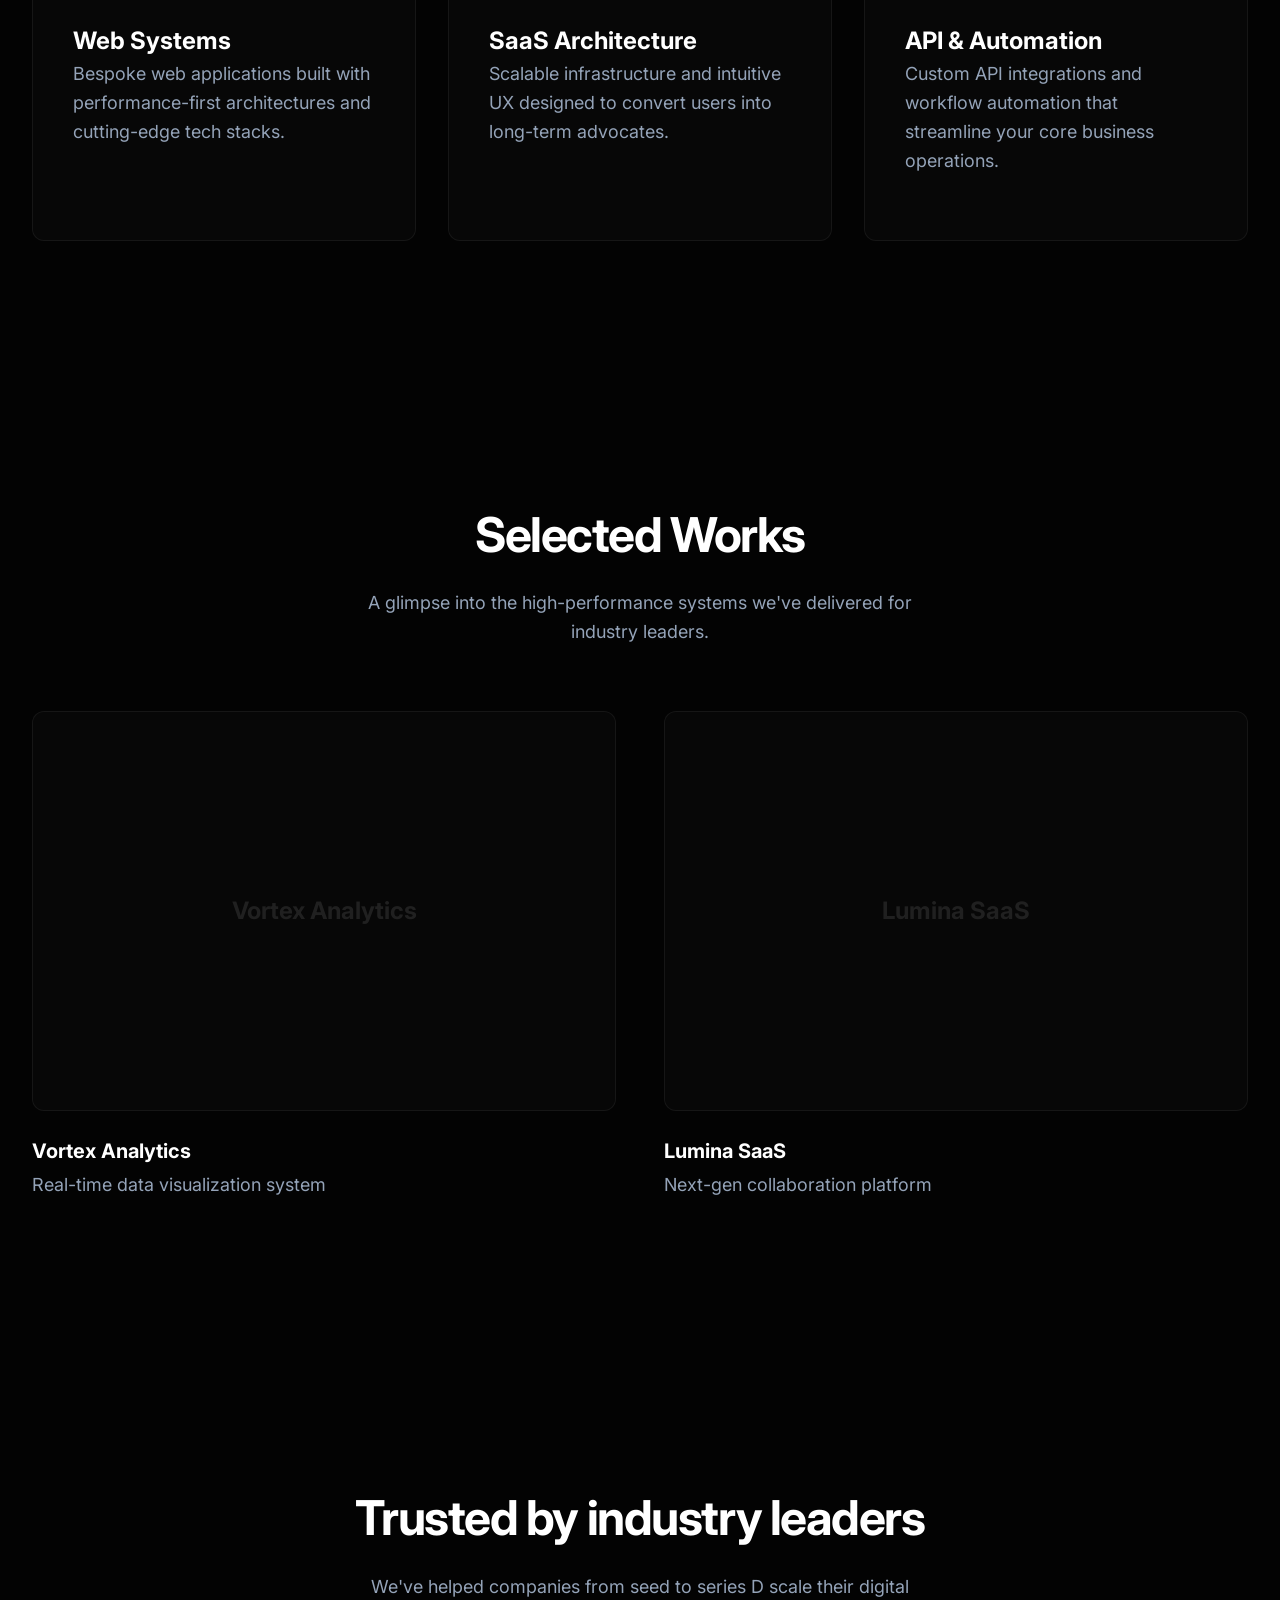
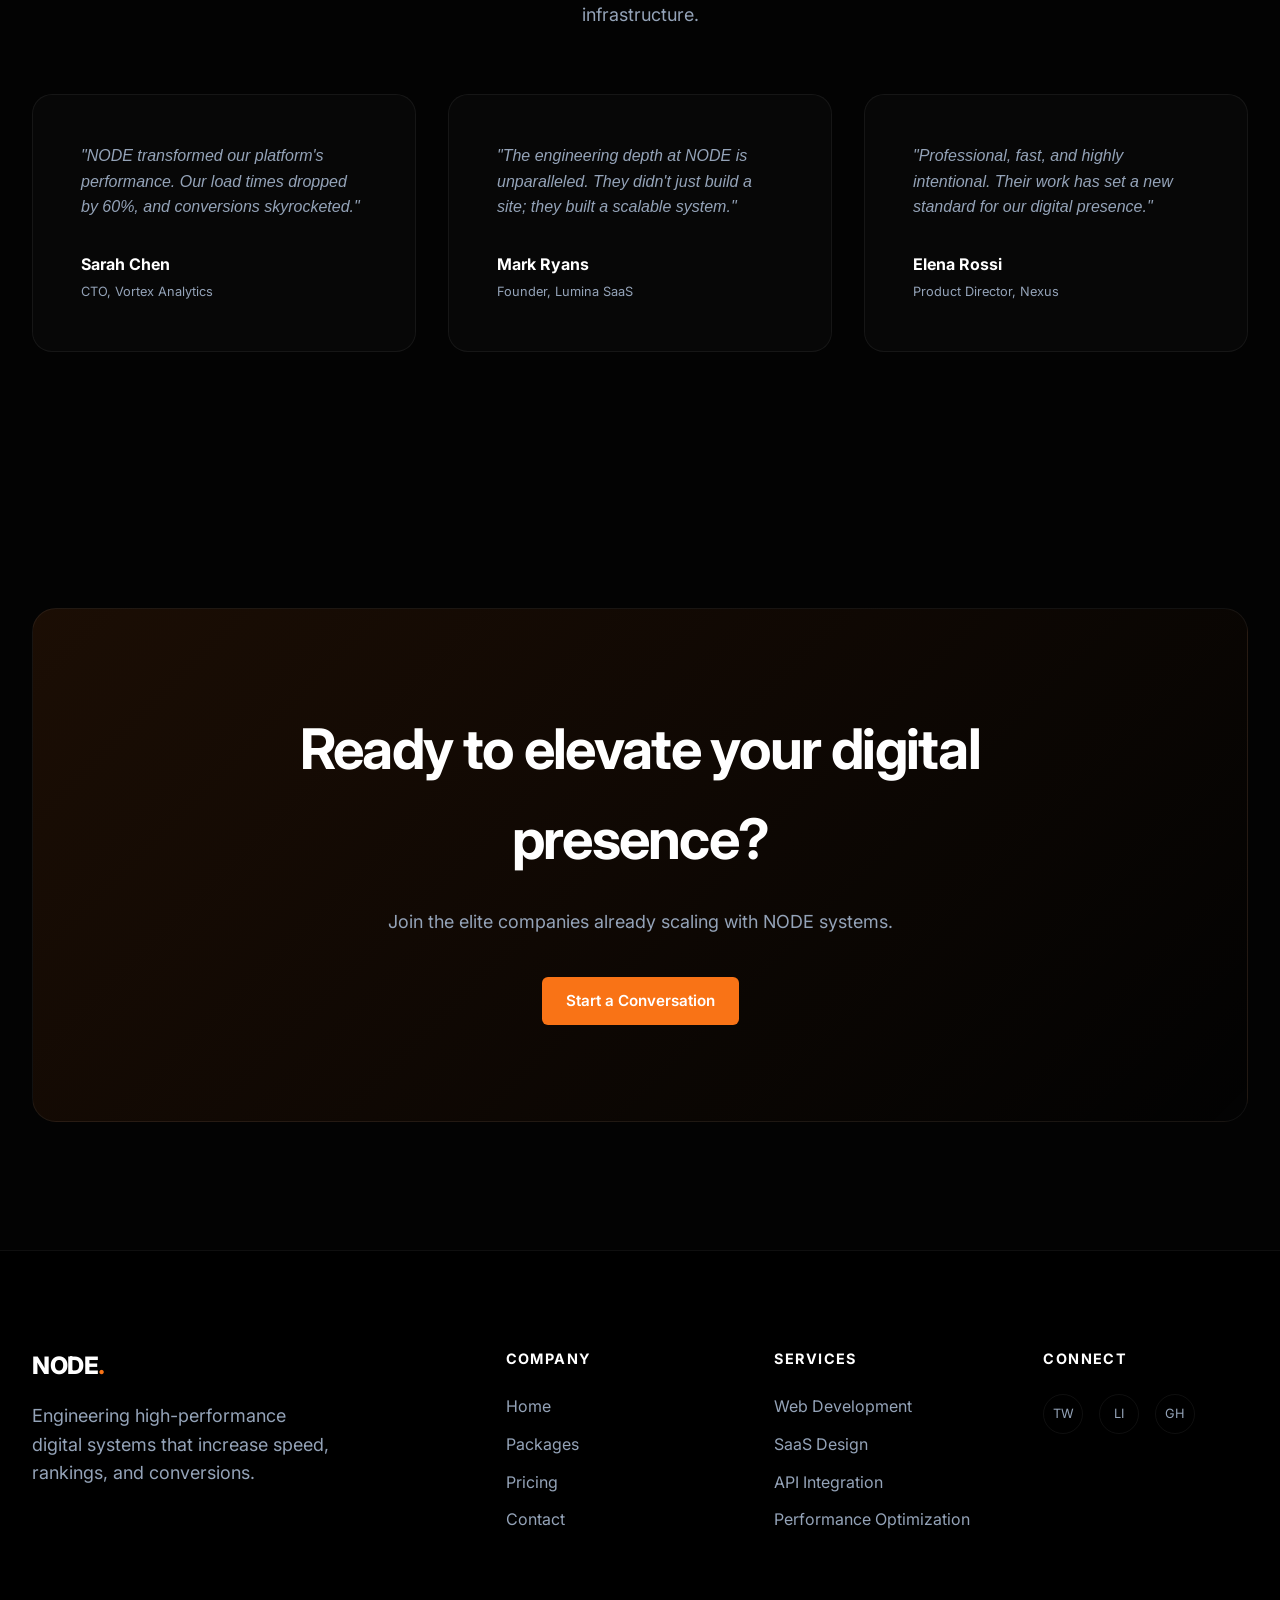
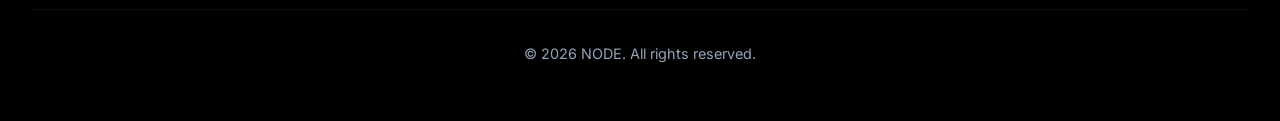
==== commit 7fb307ea: "Added multi-language support (EN/FR/AR) and Algeria-specific payment methods" ====
--- a/index.html
+++ b/index.html
@@ -14,13 +14,23 @@
         <div class="container">
             <a href="index.html" class="logo">NODE<span>.</span></a>
             <ul class="nav-links">
-                <li><a href="index.html" class="active">Home</a></li>
-                <li><a href="packages.html">Packages</a></li>
-                <li><a href="prices.html">Pricing</a></li>
-                <li><a href="contact.html">Contact</a></li>
+                <li><a href="index.html" class="active" data-i18n="nav_home">Home</a></li>
+                <li><a href="packages.html" data-i18n="nav_packages">Packages</a></li>
+                <li><a href="prices.html" data-i18n="nav_pricing">Pricing</a></li>
+                <li><a href="contact.html" data-i18n="nav_contact">Contact</a></li>
             </ul>
-            <div class="nav-cta">
-                <a href="contact.html" class="btn btn-primary">Get Started</a>
+            <div class="nav-right">
+                <div class="lang-selector">
+                    <button class="lang-btn" id="langBtn">EN</button>
+                    <div class="lang-dropdown">
+                        <button data-lang="en">English</button>
+                        <button data-lang="fr">Français</button>
+                        <button data-lang="ar">العربية</button>
+                    </div>
+                </div>
+                <div class="nav-cta">
+                    <a href="contact.html" class="btn btn-primary" data-i18n="nav_cta">Get Started</a>
+                </div>
             </div>
             <button class="mobile-toggle" aria-label="Toggle menu">
                 <span></span>
--- a/style.css
+++ b/style.css
@@ -221,13 +221,82 @@
     transition: var(--transition);
 }
 
-.nav-links a:hover,
-.nav-links a.active {
-    color: var(--text-primary);
-}
-
-.nav-cta {
-    display: block;
+/* Language Selector */
+.nav-right {
+    display: flex;
+    align-items: center;
+    gap: 1.5rem;
+}
+
+.lang-selector {
+    position: relative;
+}
+
+.lang-btn {
+    background: var(--card-bg);
+    border: 1px solid var(--card-border);
+    color: var(--text-primary);
+    padding: 0.5rem 0.8rem;
+    border-radius: 6px;
+    cursor: pointer;
+    font-size: 0.8rem;
+    font-weight: 600;
+    transition: var(--transition);
+}
+
+.lang-btn:hover {
+    border-color: var(--accent);
+}
+
+.lang-dropdown {
+    position: absolute;
+    top: 100%;
+    right: 0;
+    margin-top: 0.5rem;
+    background: var(--nav-bg);
+    backdrop-filter: var(--glass);
+    border: 1px solid var(--card-border);
+    border-radius: 8px;
+    padding: 0.5rem;
+    display: none;
+    flex-direction: column;
+    min-width: 120px;
+    z-index: 1000;
+}
+
+.lang-dropdown.active {
+    display: flex;
+}
+
+.lang-dropdown button {
+    background: transparent;
+    border: none;
+    color: var(--text-secondary);
+    padding: 0.5rem 1rem;
+    text-align: left;
+    cursor: pointer;
+    font-family: inherit;
+    font-size: 0.9rem;
+    border-radius: 4px;
+    transition: var(--transition);
+}
+
+.lang-dropdown button:hover {
+    background: var(--card-bg);
+    color: var(--text-primary);
+}
+
+[dir="rtl"] {
+    text-align: right;
+}
+
+[dir="rtl"] .nav-links {
+    flex-direction: row-reverse;
+}
+
+[dir="rtl"] .lang-dropdown {
+    right: auto;
+    left: 0;
 }
 
 /* Buttons */
@@ -593,9 +662,24 @@
     font-weight: 700;
 }
 
+.algeria-notice {
+    background: rgba(var(--accent-rgb), 0.1);
+    border: 1px solid rgba(var(--accent-rgb), 0.3);
+    padding: 0.75rem;
+    border-radius: 8px;
+    margin: 1rem 0;
+    font-size: 0.85rem;
+    color: var(--text-primary);
+}
+
+.algeria-notice span {
+    color: var(--accent);
+    font-weight: 700;
+}
+
 .card.featured {
     border-color: var(--accent);
-    background: rgba(249, 115, 22, 0.05);
+    background: rgba(var(--accent-rgb), 0.05);
     transform: scale(1.05);
 }
 
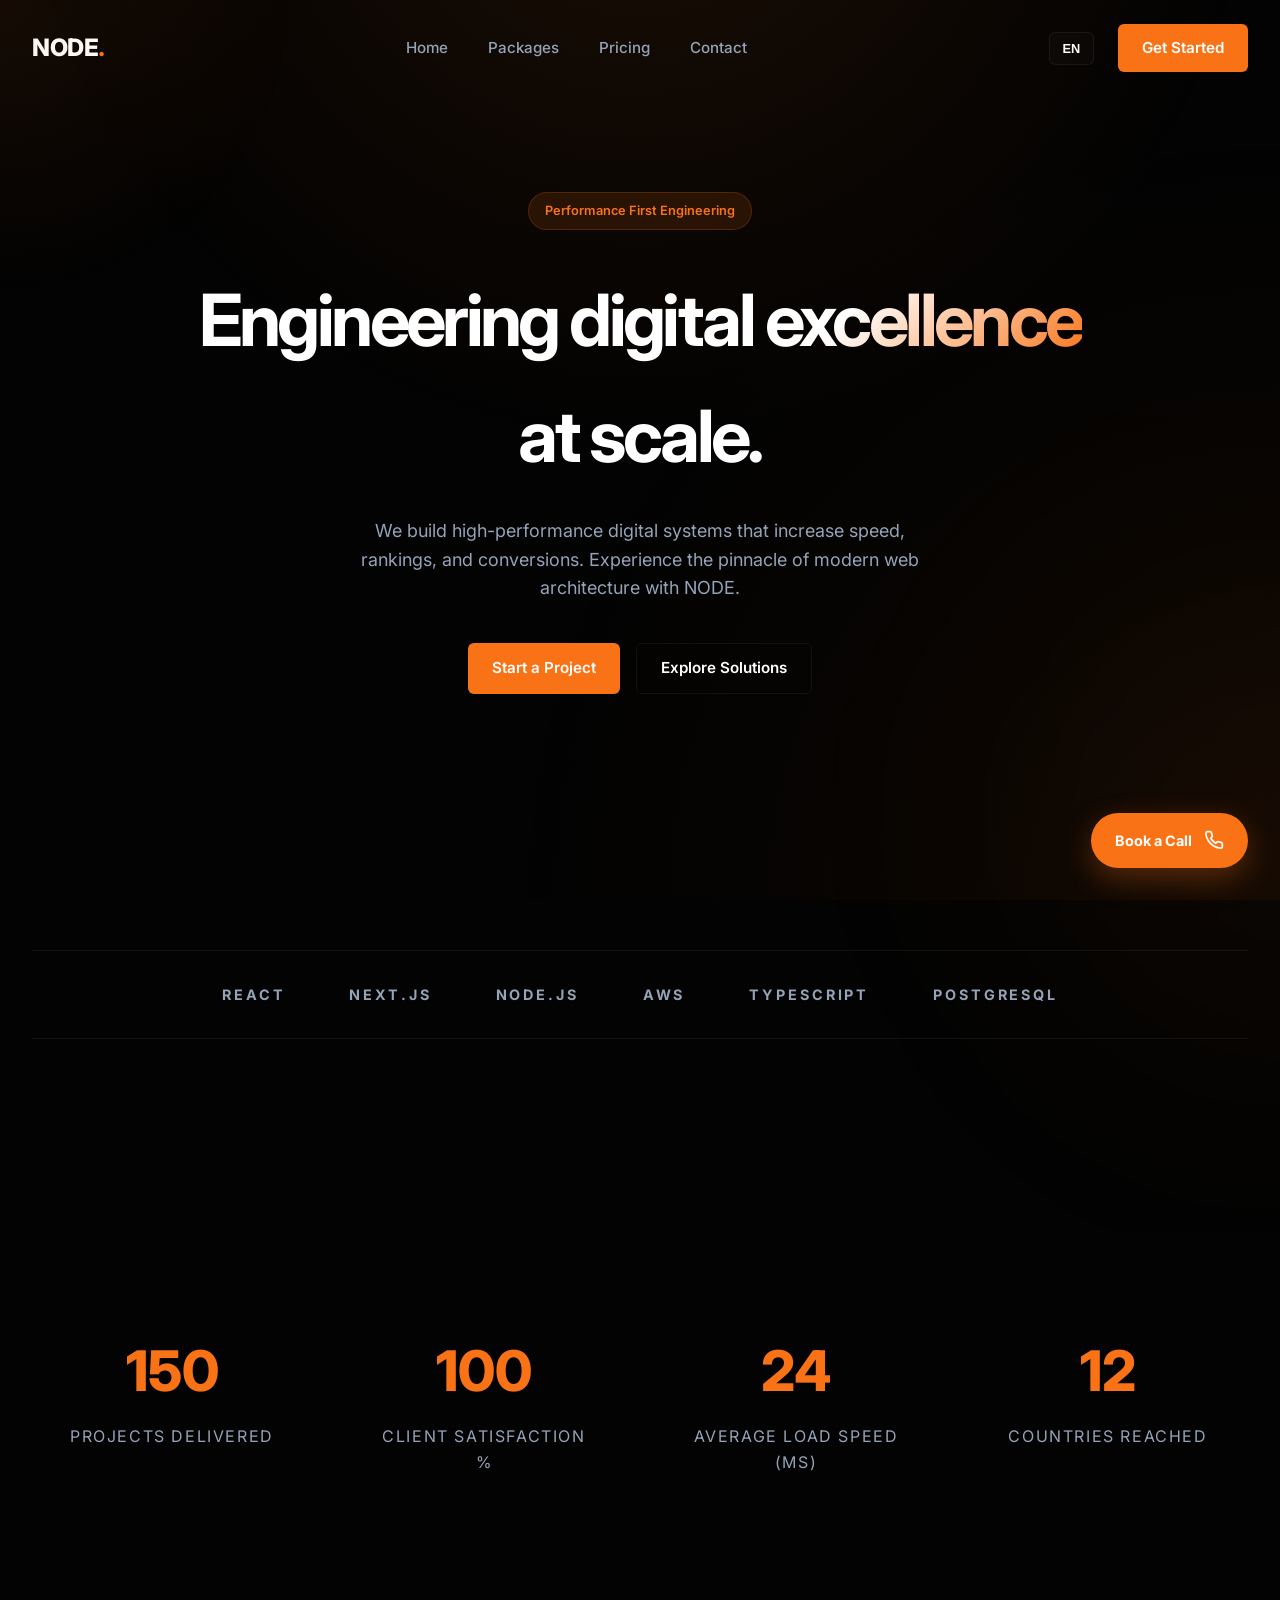
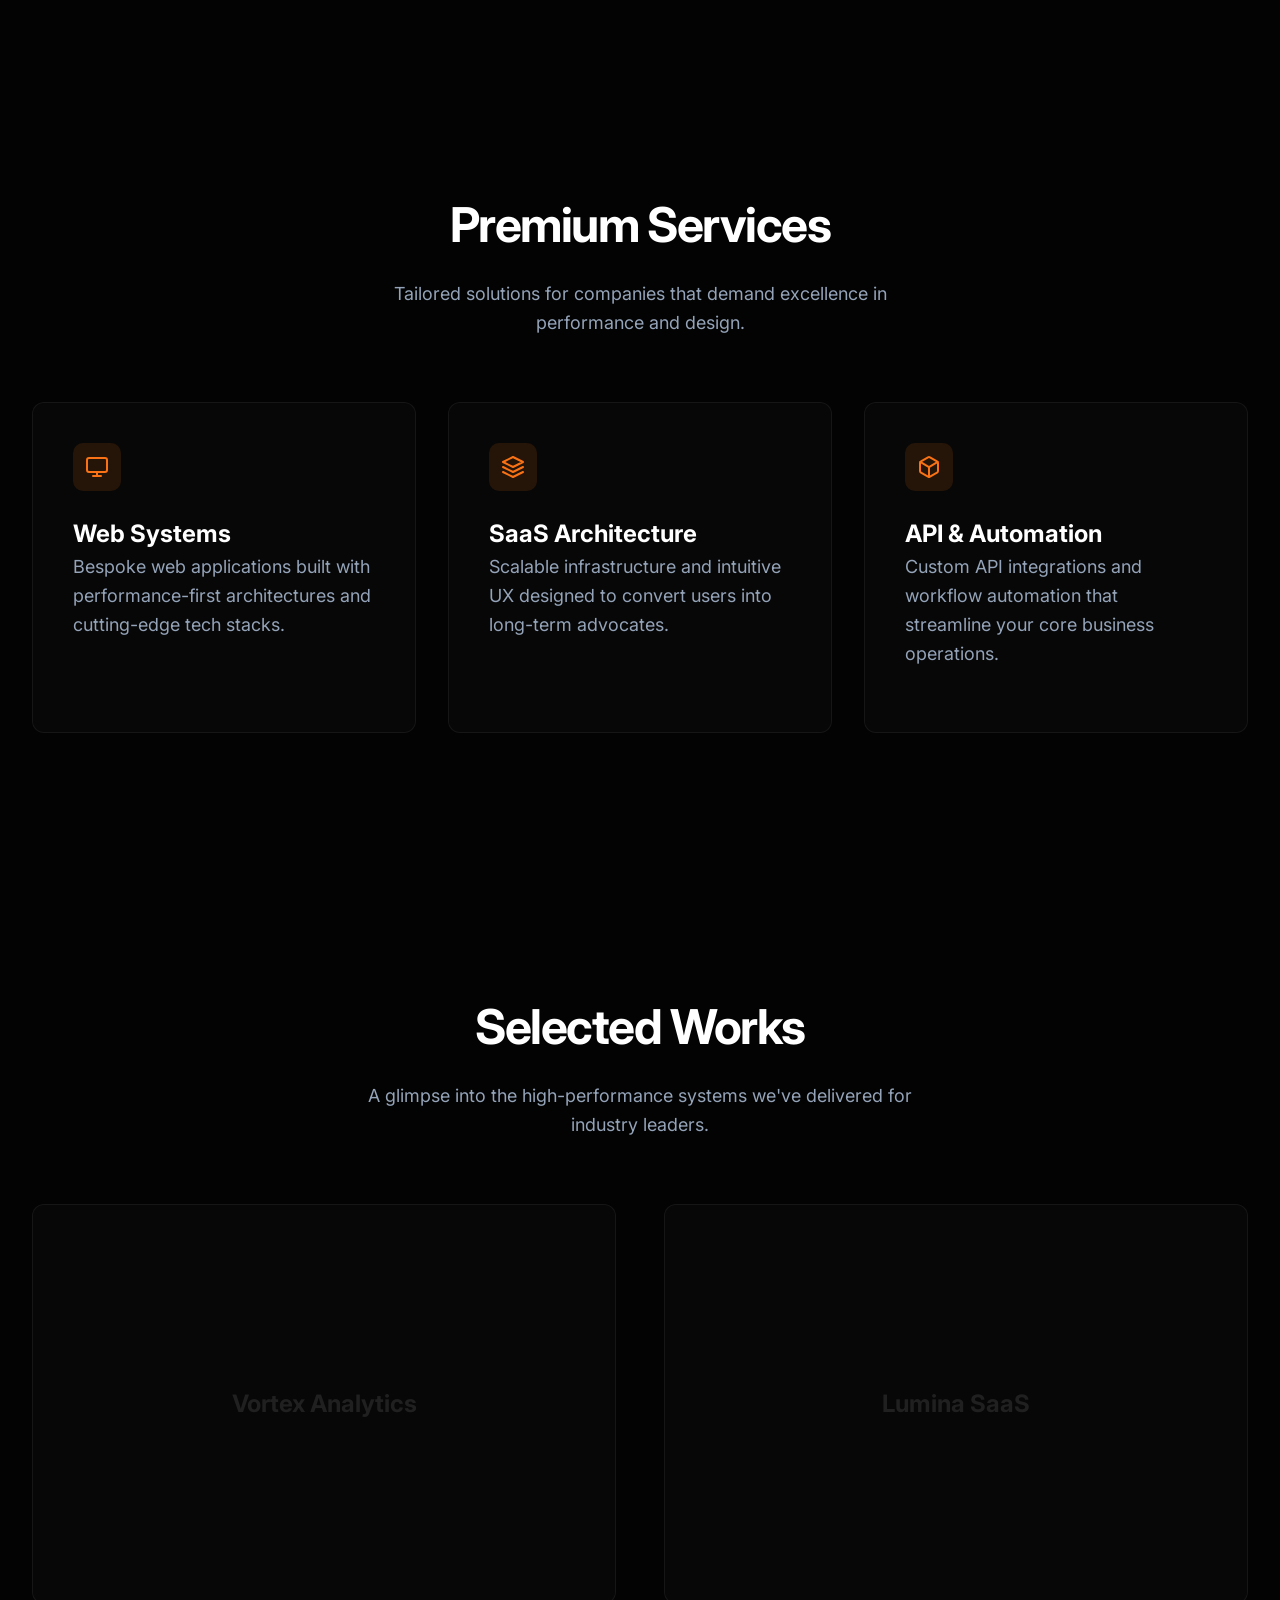
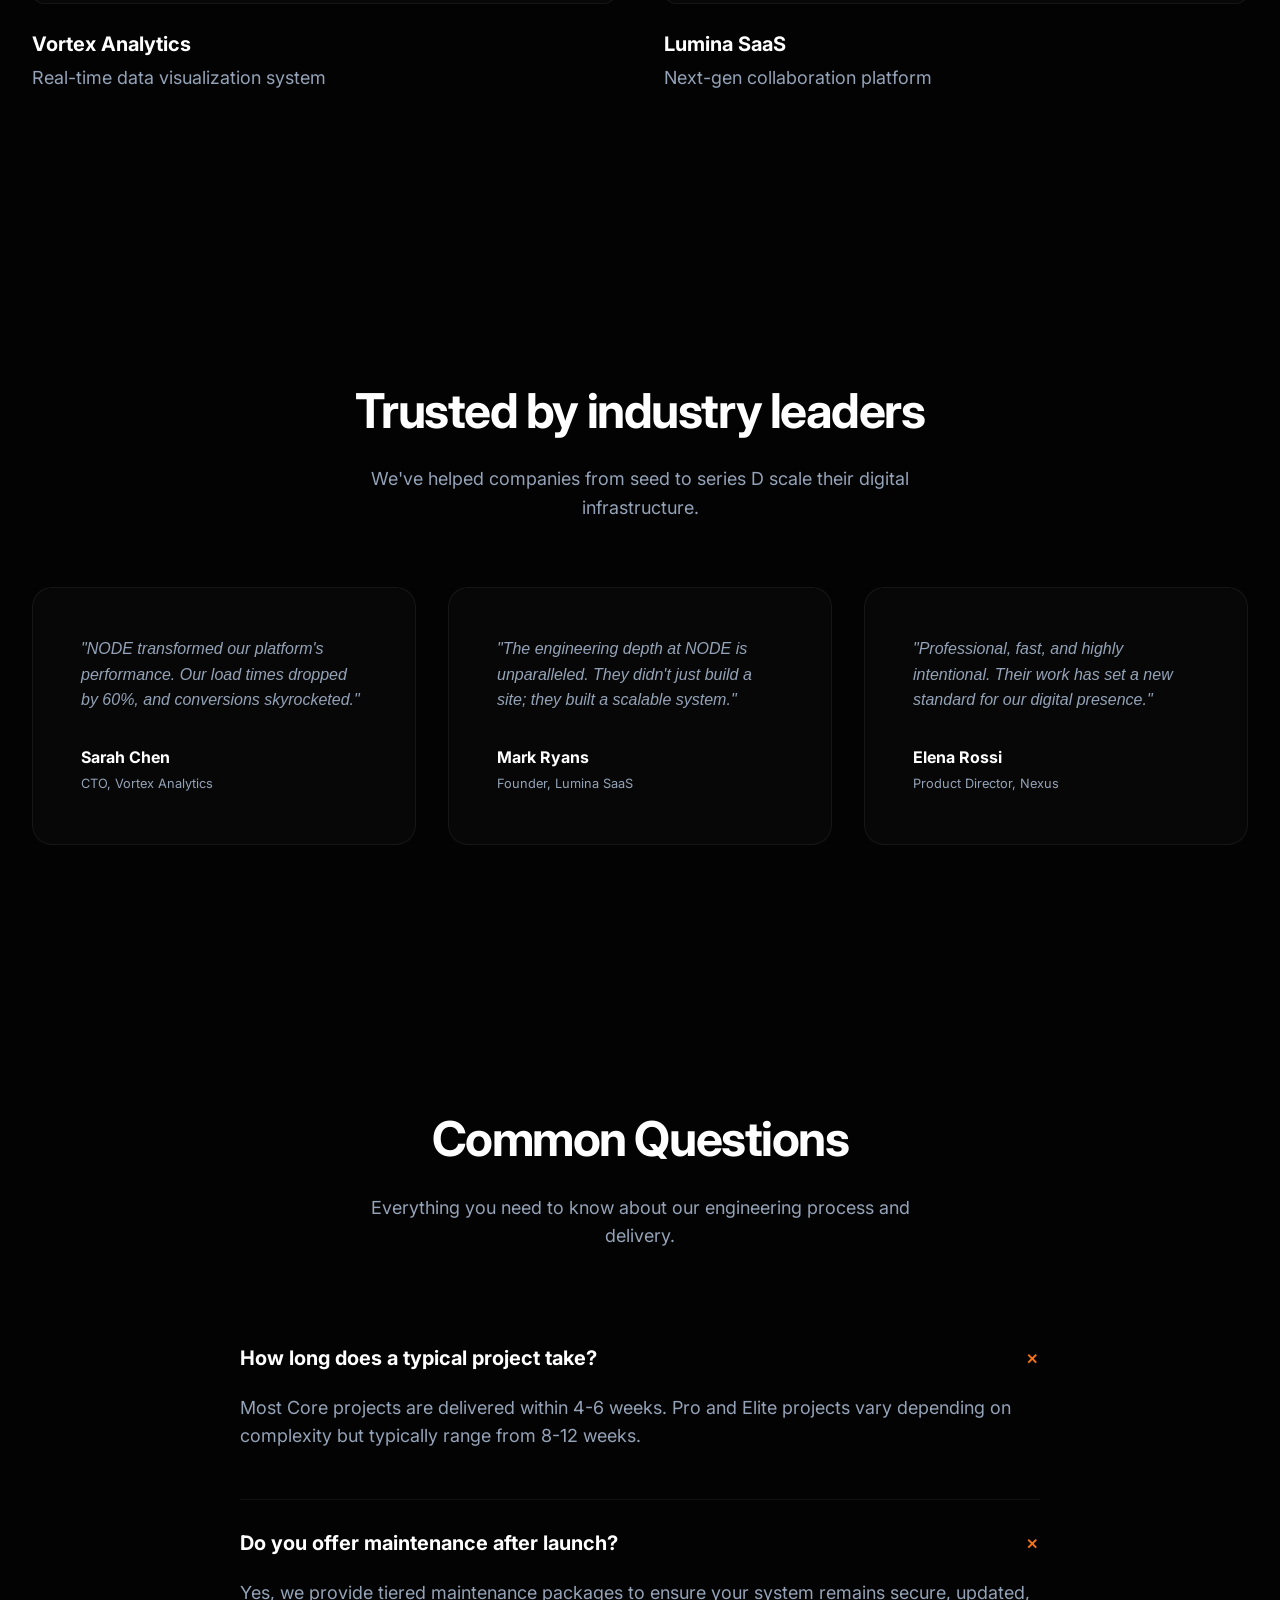
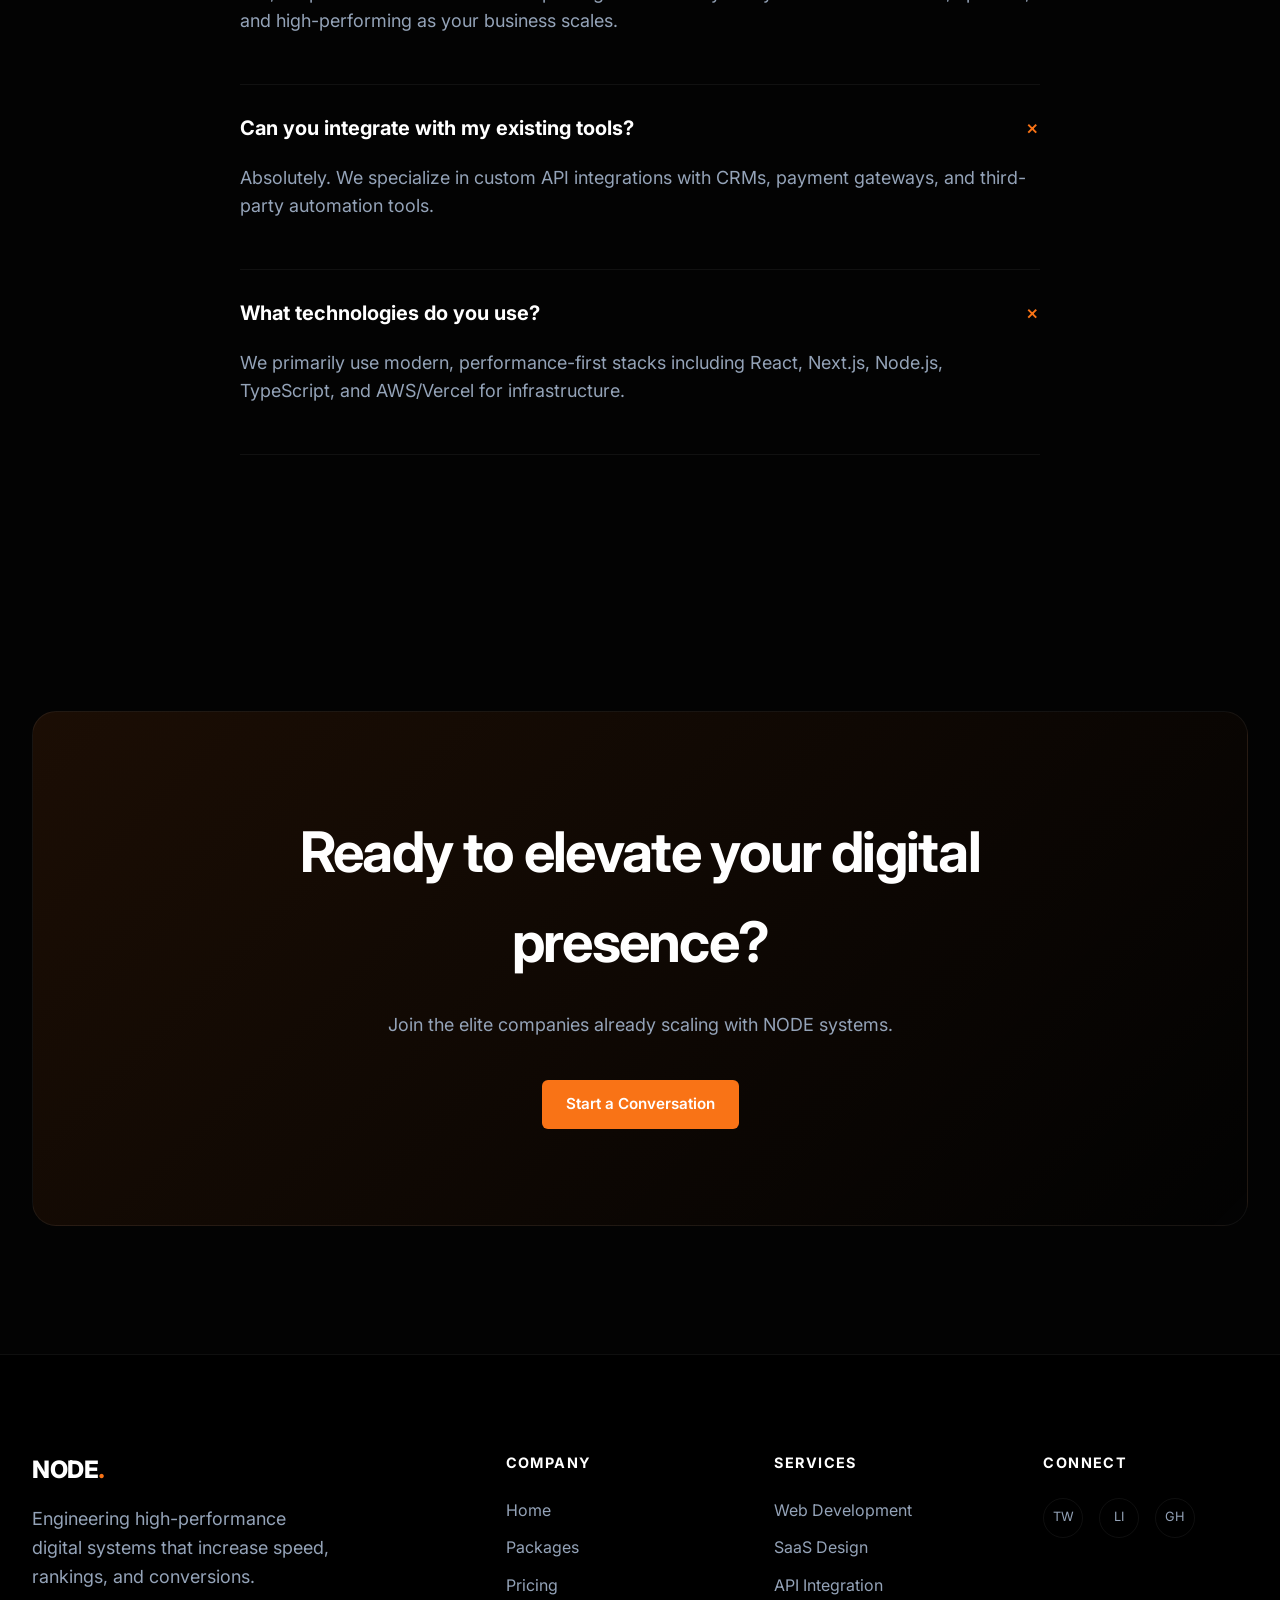
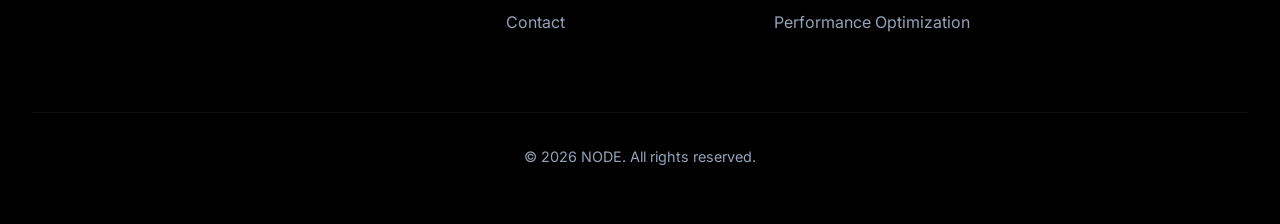
==== commit ce6a2454: "Added FAQ, Project Stats, Expansion Options, and Floating CTA" ====
--- a/index.html
+++ b/index.html
@@ -71,6 +71,29 @@
             </div>
         </section>
 
+        <section class="section stats">
+            <div class="container">
+                <div class="stats-grid reveal">
+                    <div class="stat-item">
+                        <h3 class="stat-number" data-target="150">0</h3>
+                        <p>Projects Delivered</p>
+                    </div>
+                    <div class="stat-item">
+                        <h3 class="stat-number" data-target="99">0</h3>
+                        <p>Client Satisfaction %</p>
+                    </div>
+                    <div class="stat-item">
+                        <h3 class="stat-number" data-target="24">0</h3>
+                        <p>Average Load Speed (ms)</p>
+                    </div>
+                    <div class="stat-item">
+                        <h3 class="stat-number" data-target="12">0</h3>
+                        <p>Countries Reached</p>
+                    </div>
+                </div>
+            </div>
+        </section>
+
         <section class="section services">
             <div class="container">
                 <div class="section-header reveal">
@@ -170,6 +193,53 @@
             </div>
         </section>
 
+        <section class="section faq">
+            <div class="container">
+                <div class="section-header reveal">
+                    <h2>Common Questions</h2>
+                    <p>Everything you need to know about our engineering process and delivery.</p>
+                </div>
+                <div class="faq-grid">
+                    <div class="faq-item reveal">
+                        <div class="faq-question">
+                            <h3>How long does a typical project take?</h3>
+                            <span class="faq-icon">+</span>
+                        </div>
+                        <div class="faq-answer">
+                            <p>Most Core projects are delivered within 4-6 weeks. Pro and Elite projects vary depending on complexity but typically range from 8-12 weeks.</p>
+                        </div>
+                    </div>
+                    <div class="faq-item reveal">
+                        <div class="faq-question">
+                            <h3>Do you offer maintenance after launch?</h3>
+                            <span class="faq-icon">+</span>
+                        </div>
+                        <div class="faq-answer">
+                            <p>Yes, we provide tiered maintenance packages to ensure your system remains secure, updated, and high-performing as your business scales.</p>
+                        </div>
+                    </div>
+                    <div class="faq-item reveal">
+                        <div class="faq-question">
+                            <h3>Can you integrate with my existing tools?</h3>
+                            <span class="faq-icon">+</span>
+                        </div>
+                        <div class="faq-answer">
+                            <p>Absolutely. We specialize in custom API integrations with CRMs, payment gateways, and third-party automation tools.</p>
+                        </div>
+                    </div>
+                    <div class="faq-item reveal">
+                        <div class="faq-question">
+                            <h3>What technologies do you use?</h3>
+                            <span class="faq-icon">+</span>
+                        </div>
+                        <div class="faq-answer">
+                            <p>We primarily use modern, performance-first stacks including React, Next.js, Node.js, TypeScript, and AWS/Vercel for infrastructure.</p>
+                        </div>
+                    </div>
+                </div>
+            </div>
+        </section>
+
         <section class="section cta">
             <div class="container">
                 <div class="cta-box reveal">
@@ -180,6 +250,13 @@
             </div>
         </section>
     </main>
+
+    <div class="floating-cta">
+        <a href="contact.html" class="cta-trigger">
+            <span>Book a Call</span>
+            <svg width="20" height="20" viewBox="0 0 24 24" fill="none" stroke="currentColor" stroke-width="2" stroke-linecap="round" stroke-linejoin="round"><path d="M22 16.92v3a2 2 0 0 1-2.18 2 19.79 19.79 0 0 1-8.63-3.07 19.5 19.5 0 0 1-6-6 19.79 19.79 0 0 1-3.07-8.67A2 2 0 0 1 4.11 2h3a2 2 0 0 1 2 1.72 12.84 12.84 0 0 0 .7 2.81 2 2 0 0 1-.45 2.11L8.09 9.91a16 16 0 0 0 6 6l1.27-1.27a2 2 0 0 1 2.11-.45 12.84 12.84 0 0 0 2.81.7A2 2 0 0 1 22 16.92z"></path></svg>
+        </a>
+    </div>
 
     <footer class="footer">
         <div class="container">
--- a/style.css
+++ b/style.css
@@ -903,7 +903,108 @@
 .mobile-toggle.active span:nth-child(2) {
     transform: translateY(-4px) rotate(-45deg);
 }
+/* Stats Section */
+.stats-grid {
+    display: grid;
+    grid-template-columns: repeat(4, 1fr);
+    gap: 2rem;
+    text-align: center;
+}
+
+.stat-item {
+    padding: 2rem;
+}
+
+.stat-number {
+    font-size: 3.5rem;
+    font-weight: 800;
+    color: var(--accent);
+    margin-bottom: 0.5rem;
+}
+
+.stat-item p {
+    font-size: 1rem;
+    color: var(--text-secondary);
+    text-transform: uppercase;
+    letter-spacing: 0.1em;
+}
+
+/* FAQ Section */
+.faq-grid {
+    max-width: 800px;
+    margin: 0 auto;
+}
+
+.faq-item {
+    border-bottom: 1px solid var(--card-border);
+    padding: 1.5rem 0;
+    cursor: pointer;
+}
+
+.faq-question {
+    display: flex;
+    justify-content: space-between;
+    align-items: center;
+}
+
+.faq-question h3 {
+    font-size: 1.25rem;
+    margin-bottom: 0;
+}
+
+.faq-icon {
+    font-size: 1.5rem;
+    color: var(--accent);
+    transition: transform 0.3s ease;
+}
+
+.faq-answer {
+    max-height: 0;
+    overflow: hidden;
+    transition: max-height 0.3s ease, margin-top 0.3s ease;
+}
+
+.faq-item.active .faq-answer {
+    max-height: 200px;
+    margin-top: 1rem;
+}
+
+.faq-item.active .faq-icon {
+    transform: rotate(45deg);
+}
+
+/* Floating CTA */
+.floating-cta {
+    position: fixed;
+    bottom: 2rem;
+    right: 2rem;
+    z-index: 999;
+}
+
+.cta-trigger {
+    background: var(--accent);
+    color: white;
+    padding: 1rem 1.5rem;
+    border-radius: 100px;
+    text-decoration: none;
+    font-weight: 700;
+    font-size: 0.9rem;
+    box-shadow: 0 10px 30px rgba(var(--accent-rgb), 0.3);
+    display: flex;
+    align-items: center;
+    gap: 0.75rem;
+    transition: var(--transition);
+}
+
+.cta-trigger:hover {
+    transform: translateY(-5px);
+    box-shadow: 0 15px 40px rgba(var(--accent-rgb), 0.4);
+}
+
 @media (max-width: 768px) {
+    .stats-grid { grid-template-columns: 1fr 1fr; }
+    .floating-cta { bottom: 1rem; right: 1rem; }
+    
     .nav-links.active {
         display: flex !important;
         flex-direction: column;
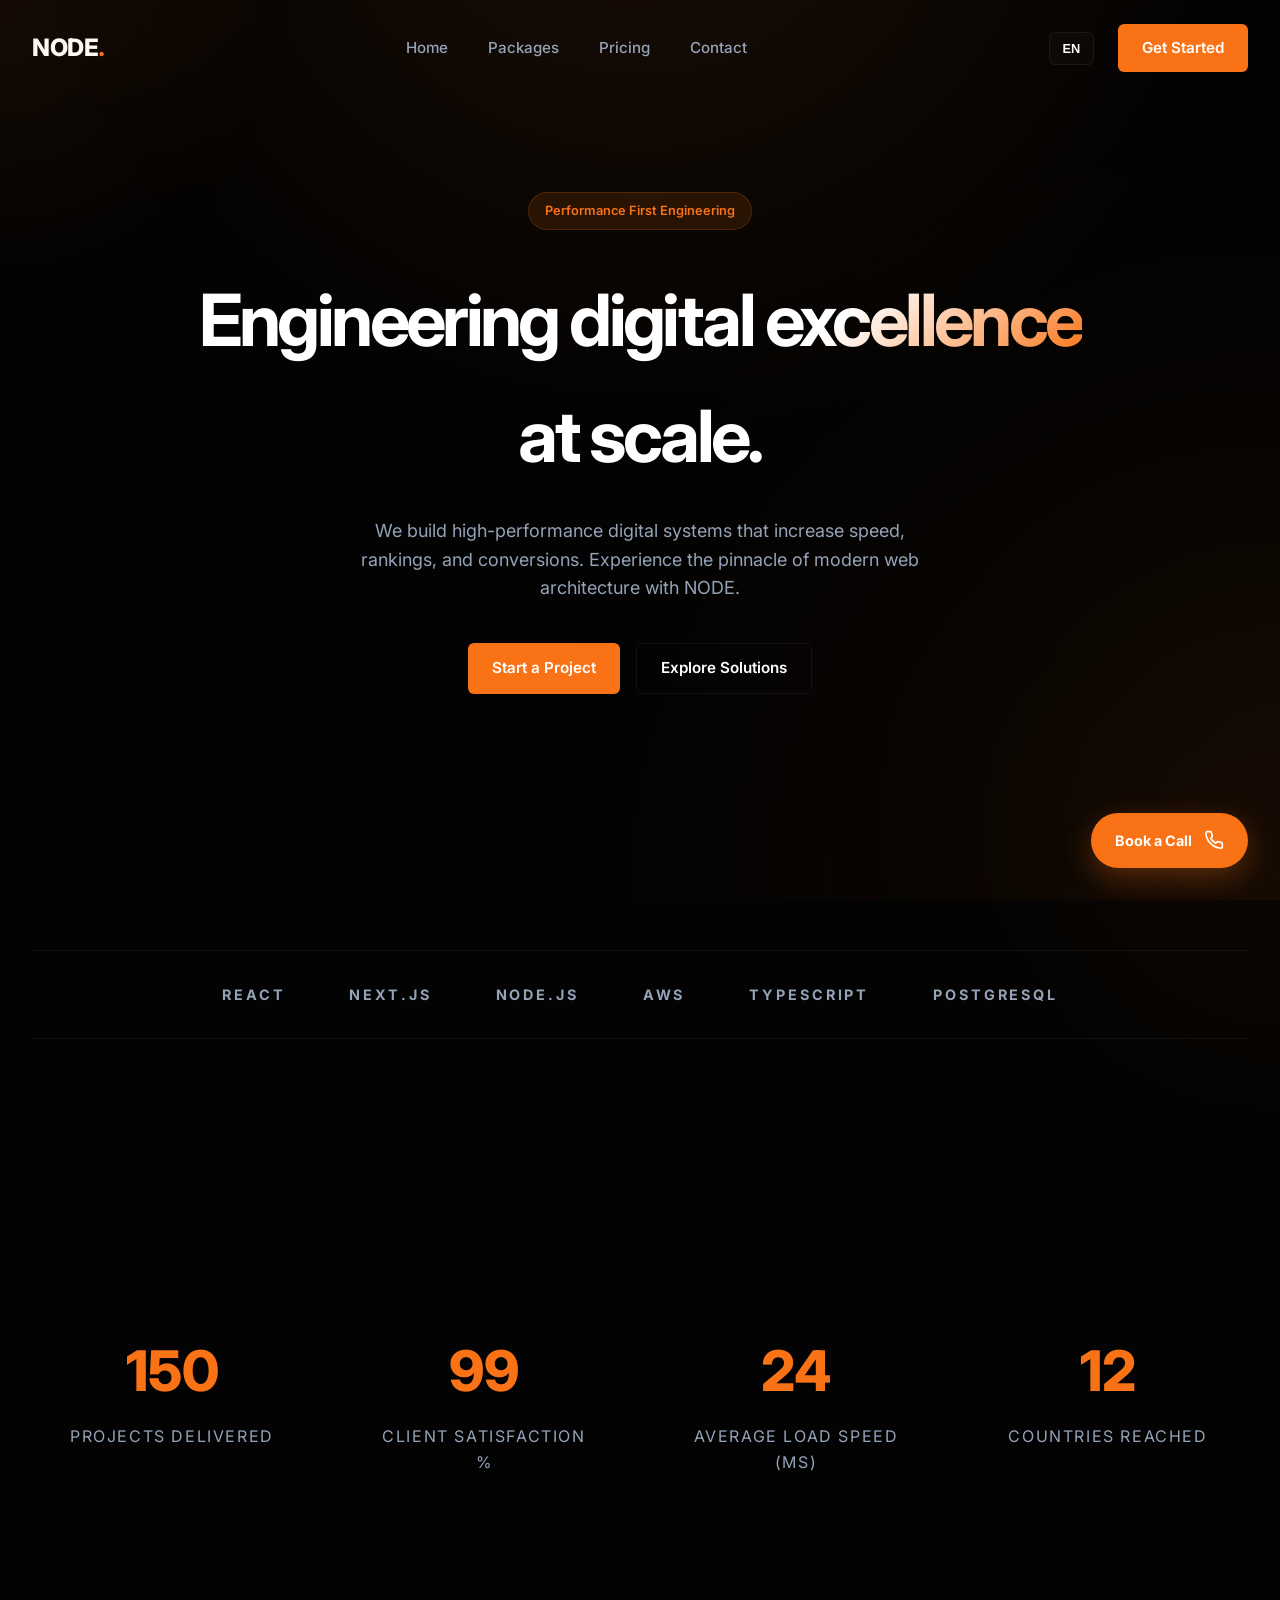
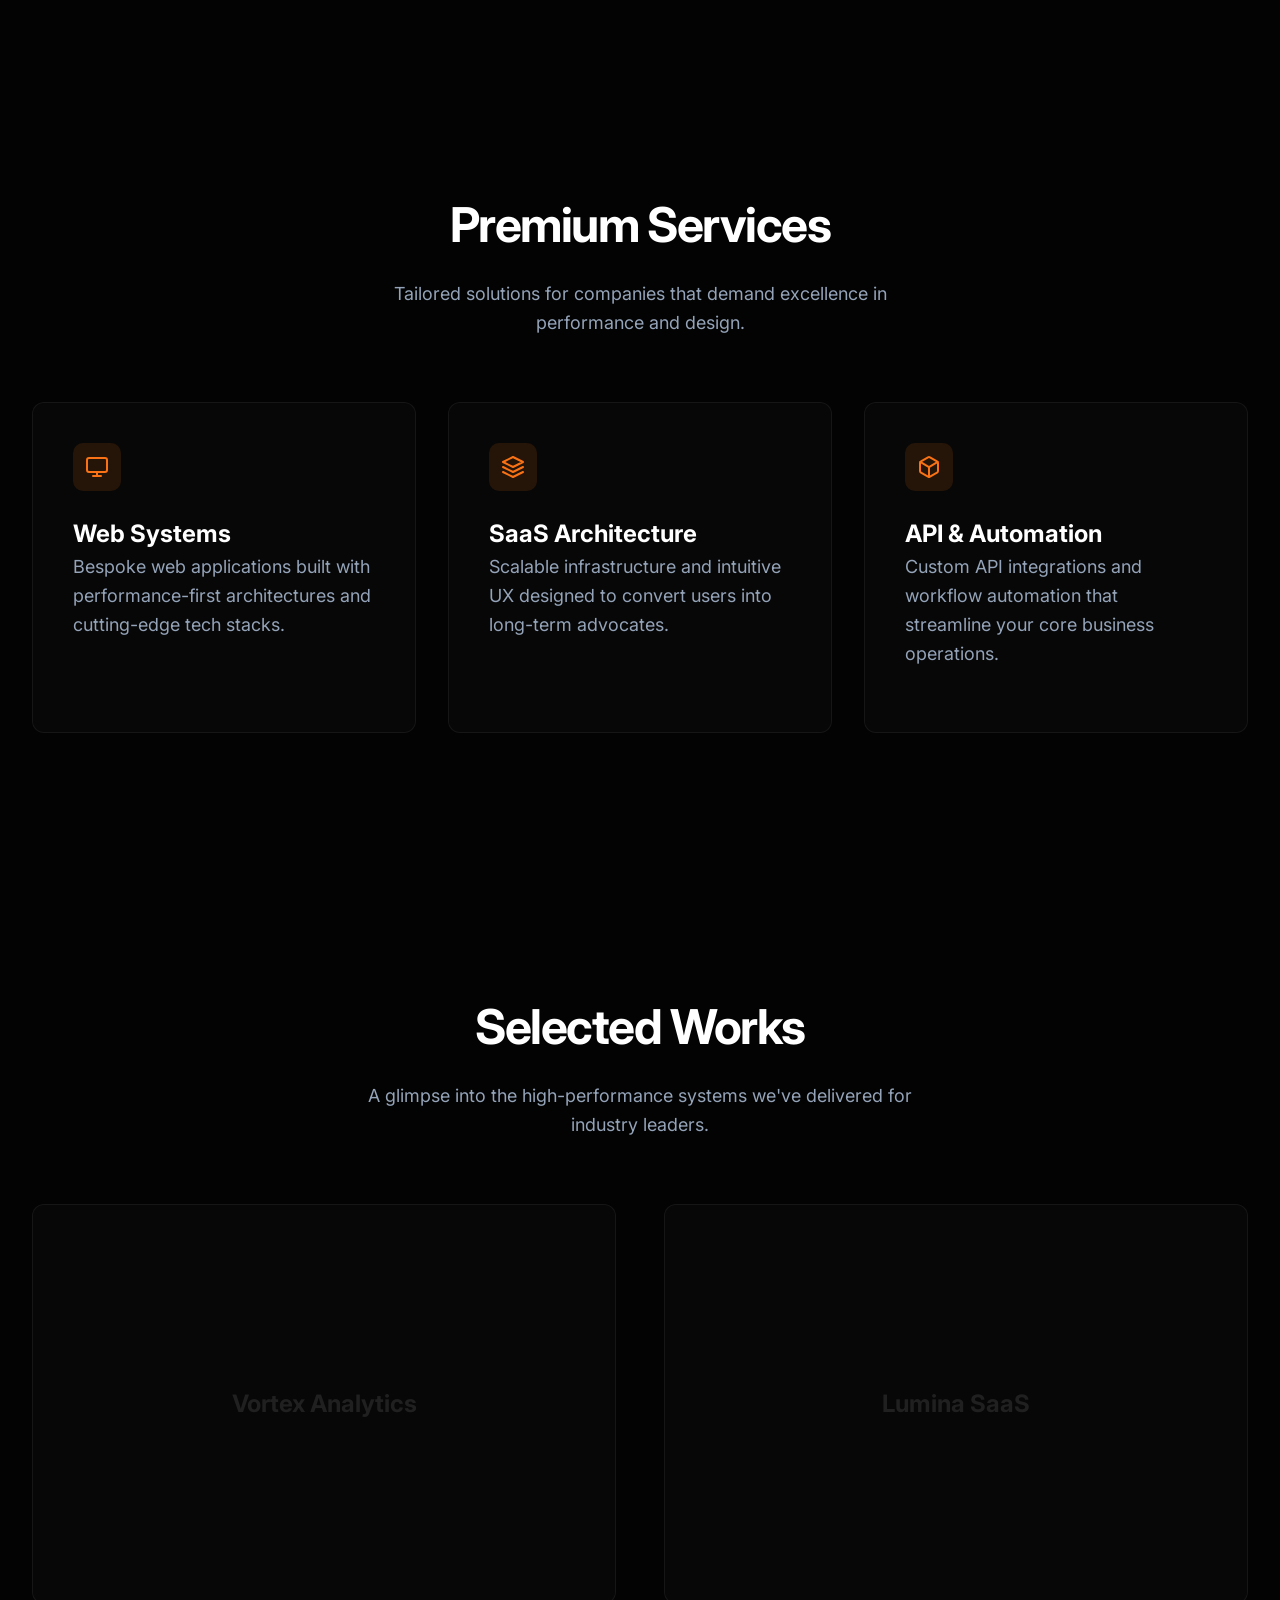
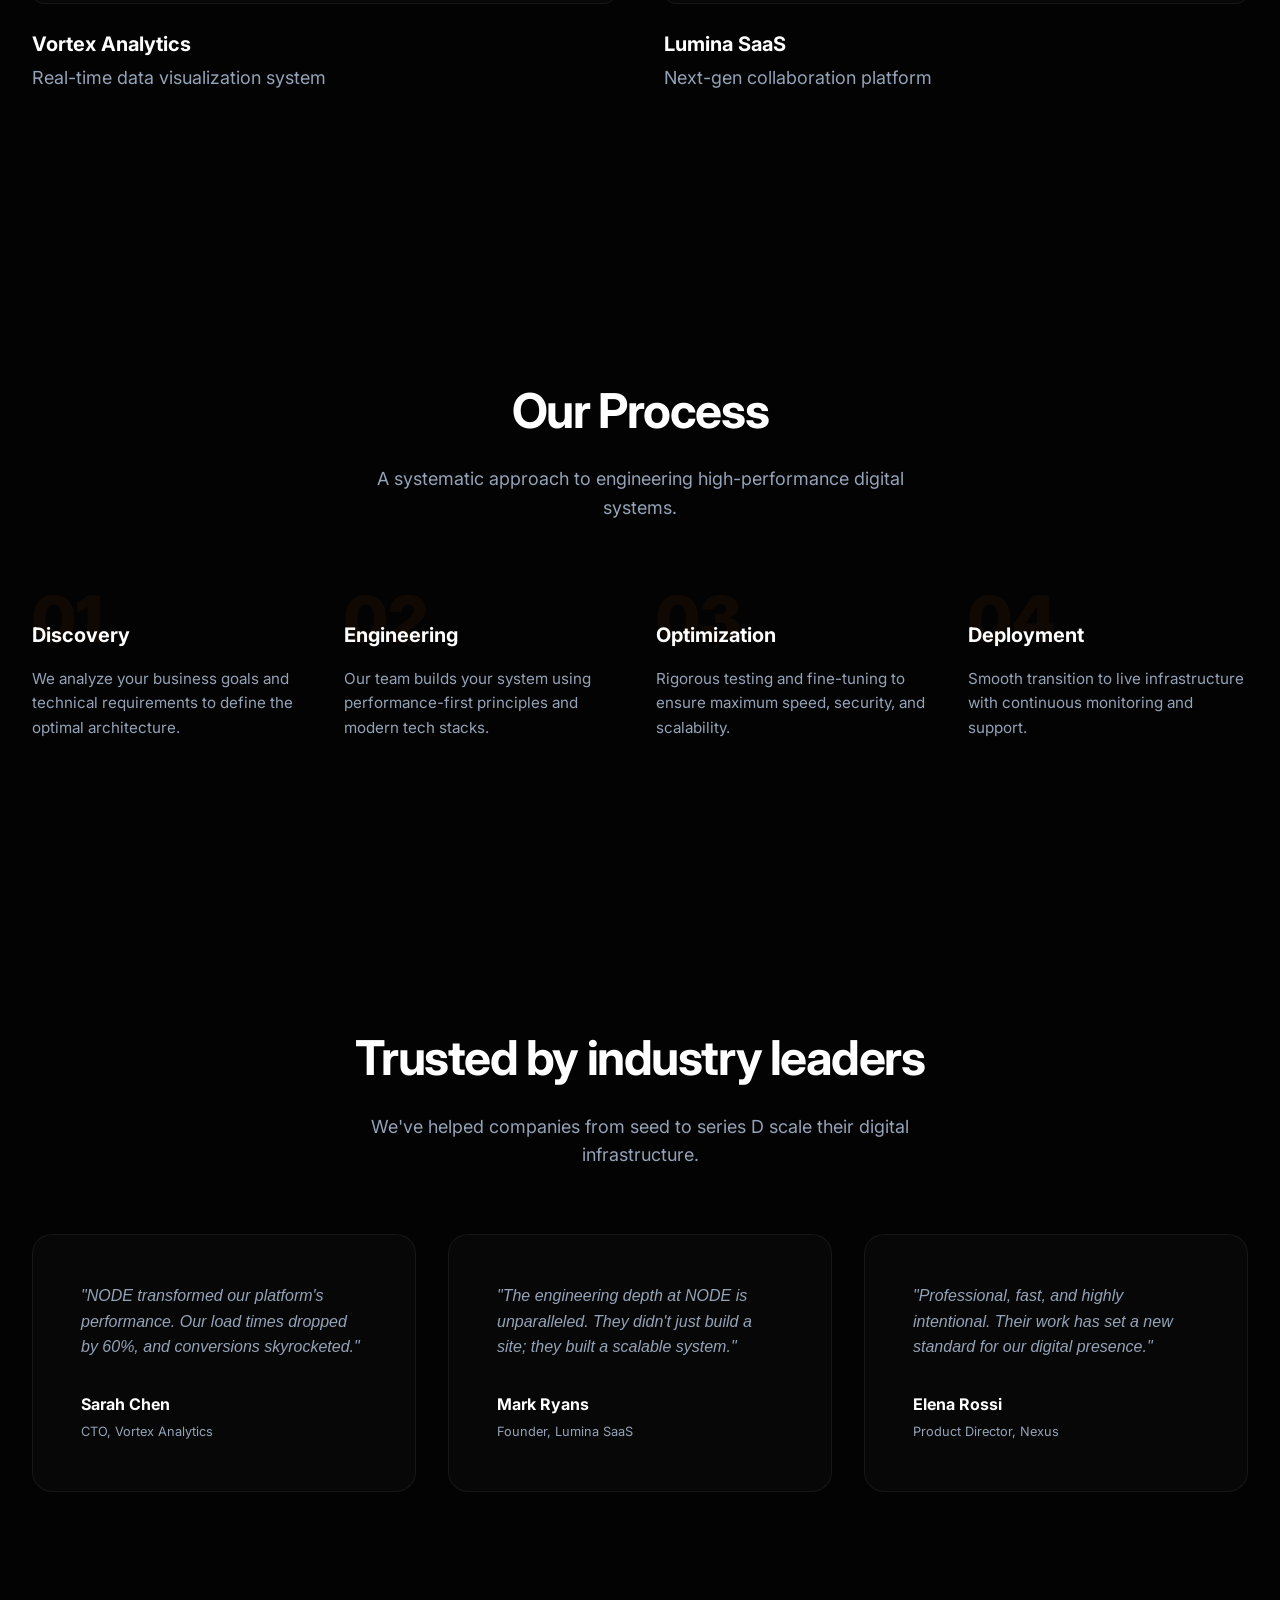
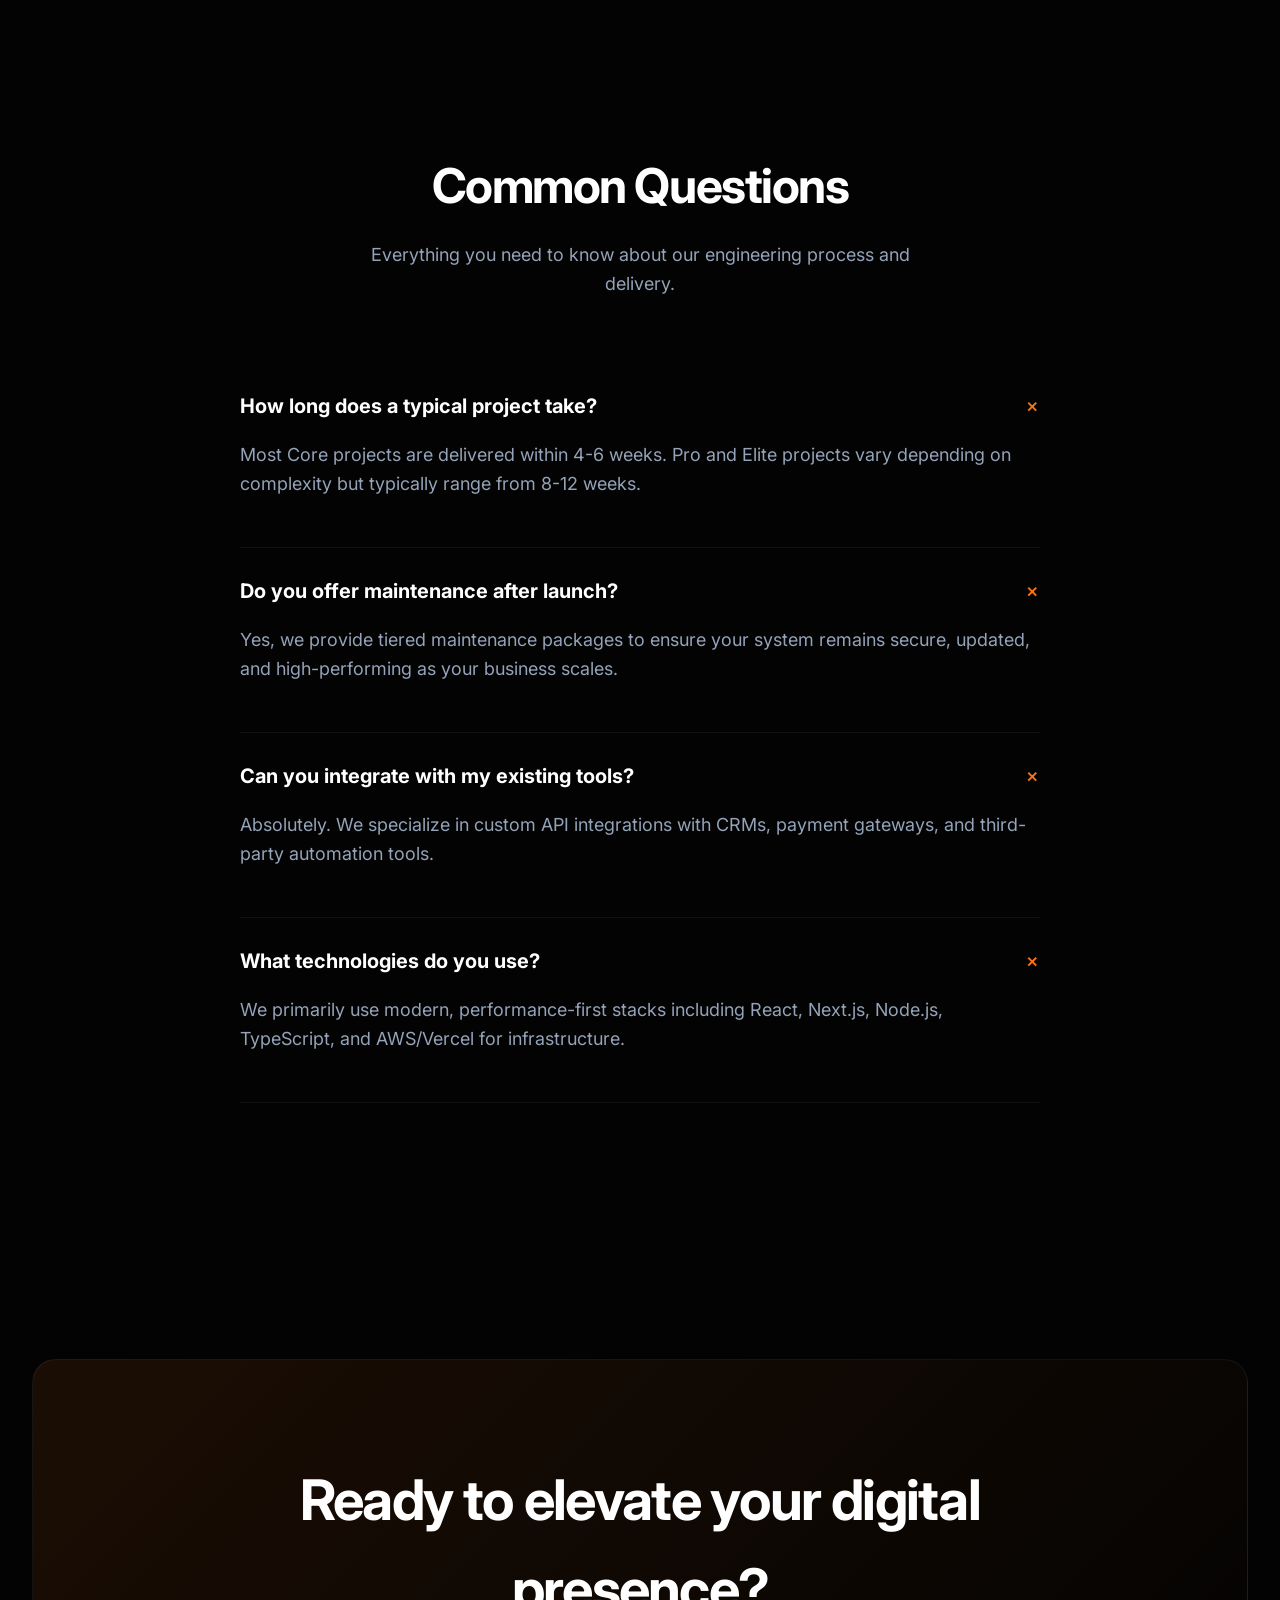
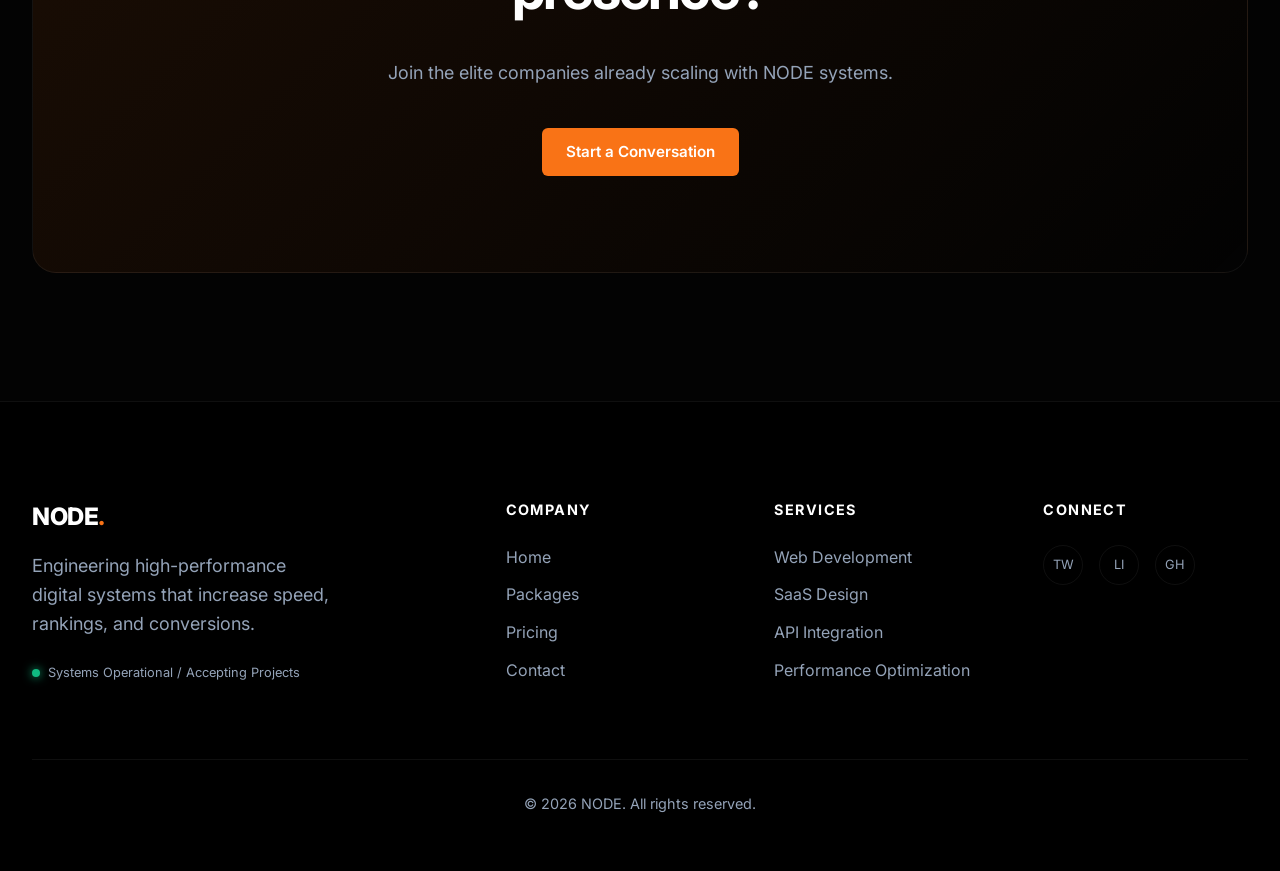
==== commit df11bff1: "Premium V2: Added page loader, process section, and live status indicator" ====
--- a/index.html
+++ b/index.html
@@ -10,6 +10,11 @@
     <link href="https://fonts.googleapis.com/css2?family=Inter:wght@300;400;500;600;700;800&display=swap" rel="stylesheet">
 </head>
 <body class="dark-theme">
+    <div id="loader" class="loader-wrapper">
+        <div class="loader"></div>
+        <div class="loader-text">NODE<span>.</span></div>
+    </div>
+
     <nav class="navbar" id="navbar">
         <div class="container">
             <a href="index.html" class="logo">NODE<span>.</span></a>
@@ -155,6 +160,37 @@
             </div>
         </section>
 
+        <section class="section process">
+            <div class="container">
+                <div class="section-header reveal">
+                    <h2>Our Process</h2>
+                    <p>A systematic approach to engineering high-performance digital systems.</p>
+                </div>
+                <div class="process-grid">
+                    <div class="process-item reveal">
+                        <span class="process-number">01</span>
+                        <h3>Discovery</h3>
+                        <p>We analyze your business goals and technical requirements to define the optimal architecture.</p>
+                    </div>
+                    <div class="process-item reveal">
+                        <span class="process-number">02</span>
+                        <h3>Engineering</h3>
+                        <p>Our team builds your system using performance-first principles and modern tech stacks.</p>
+                    </div>
+                    <div class="process-item reveal">
+                        <span class="process-number">03</span>
+                        <h3>Optimization</h3>
+                        <p>Rigorous testing and fine-tuning to ensure maximum speed, security, and scalability.</p>
+                    </div>
+                    <div class="process-item reveal">
+                        <span class="process-number">04</span>
+                        <h3>Deployment</h3>
+                        <p>Smooth transition to live infrastructure with continuous monitoring and support.</p>
+                    </div>
+                </div>
+            </div>
+        </section>
+
         <section class="section testimonials">
             <div class="container">
                 <div class="section-header reveal">
@@ -264,6 +300,10 @@
                 <div class="footer-brand">
                     <a href="index.html" class="logo">NODE<span>.</span></a>
                     <p>Engineering high-performance digital systems that increase speed, rankings, and conversions.</p>
+                    <div class="status-indicator">
+                        <div class="status-dot"></div>
+                        <span>Systems Operational / Accepting Projects</span>
+                    </div>
                 </div>
                 <div class="footer-links">
                     <h4>Company</h4>
--- a/style.css
+++ b/style.css
@@ -870,8 +870,38 @@
     justify-content: center;
 }
 
+/* Status Indicator */
+.status-indicator {
+    display: flex;
+    align-items: center;
+    gap: 0.5rem;
+    font-size: 0.8rem;
+    color: var(--text-secondary);
+    margin-top: 1.5rem;
+}
+
+.status-dot {
+    width: 8px;
+    height: 8px;
+    background: #10b981;
+    border-radius: 50%;
+    box-shadow: 0 0 10px #10b981;
+    animation: pulse-green 2s infinite;
+}
+
+@keyframes pulse-green {
+    0% { transform: scale(0.95); box-shadow: 0 0 0 0 rgba(16, 185, 129, 0.7); }
+    70% { transform: scale(1); box-shadow: 0 0 0 10px rgba(16, 185, 129, 0); }
+    100% { transform: scale(0.95); box-shadow: 0 0 0 0 rgba(16, 185, 129, 0); }
+}
+
 @media (max-width: 992px) {
     .contact-grid { grid-template-columns: 1fr; gap: 4rem; }
+    .process-grid { grid-template-columns: 1fr 1fr; }
+}
+
+@media (max-width: 768px) {
+    .process-grid { grid-template-columns: 1fr; }
 }
 
 /* Mobile Toggle */
@@ -903,6 +933,85 @@
 .mobile-toggle.active span:nth-child(2) {
     transform: translateY(-4px) rotate(-45deg);
 }
+/* Page Loader */
+.loader-wrapper {
+    position: fixed;
+    top: 0;
+    left: 0;
+    width: 100%;
+    height: 100%;
+    background: var(--bg-color);
+    display: flex;
+    flex-direction: column;
+    justify-content: center;
+    align-items: center;
+    z-index: 10000;
+    transition: opacity 0.5s ease, visibility 0.5s ease;
+}
+
+.loader {
+    width: 50px;
+    height: 50px;
+    border: 2px solid var(--card-border);
+    border-top: 2px solid var(--accent);
+    border-radius: 50%;
+    animation: spin 1s linear infinite;
+    margin-bottom: 1rem;
+}
+
+.loader-text {
+    font-size: 1.5rem;
+    font-weight: 800;
+    letter-spacing: 0.1em;
+}
+
+.loader-text span {
+    color: var(--accent);
+}
+
+@keyframes spin {
+    0% { transform: rotate(0deg); }
+    100% { transform: rotate(360deg); }
+}
+
+.loader-hidden {
+    opacity: 0;
+    visibility: hidden;
+}
+
+/* Process Section */
+.process-grid {
+    display: grid;
+    grid-template-columns: repeat(4, 1fr);
+    gap: 2rem;
+    position: relative;
+}
+
+.process-item {
+    position: relative;
+    padding-top: 2rem;
+}
+
+.process-number {
+    position: absolute;
+    top: 0;
+    left: 0;
+    font-size: 4rem;
+    font-weight: 900;
+    color: rgba(var(--accent-rgb), 0.05);
+    line-height: 1;
+    z-index: -1;
+}
+
+.process-item h3 {
+    font-size: 1.25rem;
+    margin-bottom: 1rem;
+}
+
+.process-item p {
+    font-size: 0.95rem;
+}
+
 /* Stats Section */
 .stats-grid {
     display: grid;
